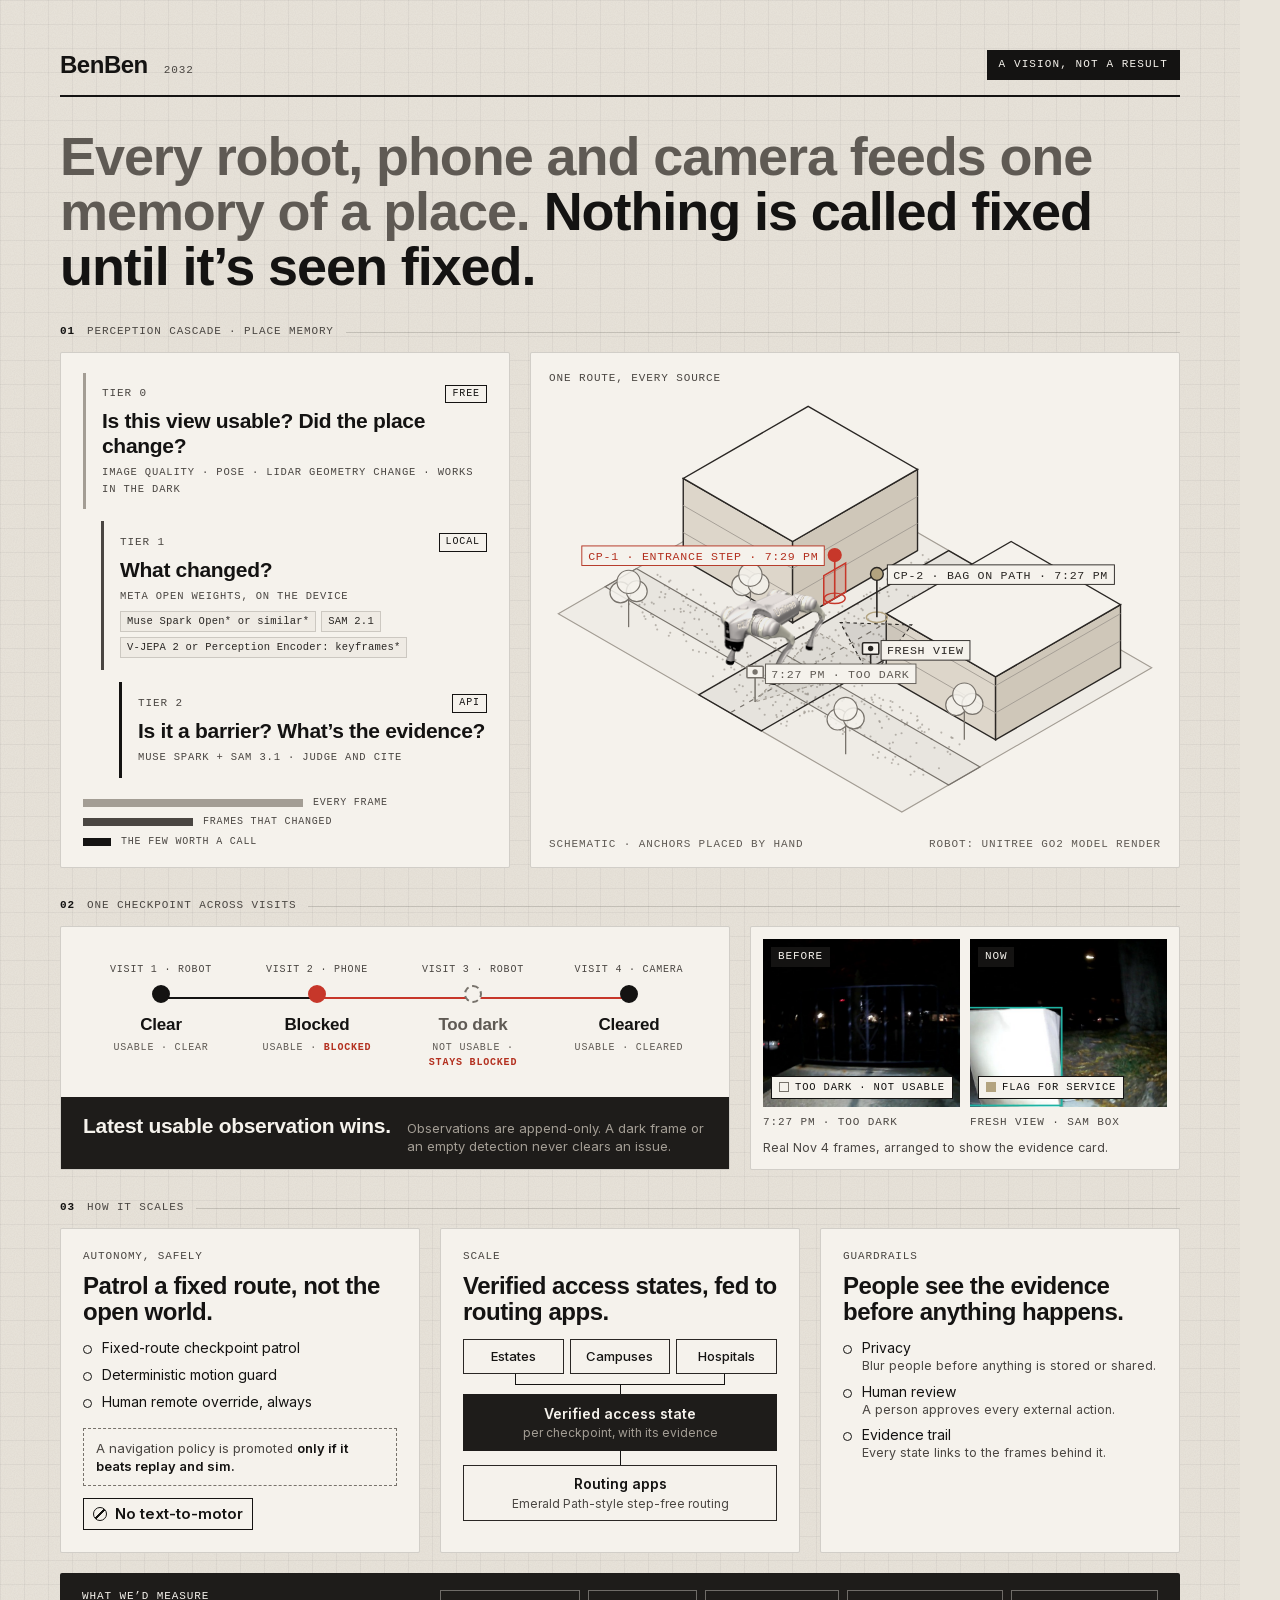
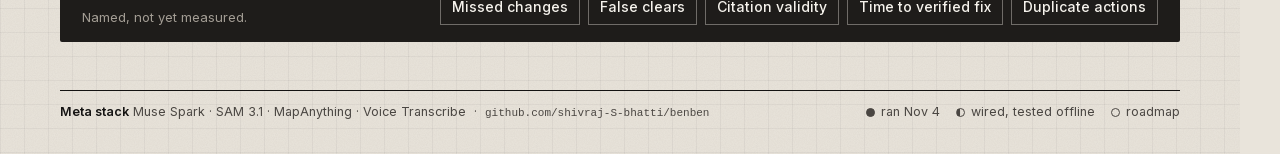
==== docs/onepagers/2032.html @ 8ac91b49 "Add master graphic, one-pagers (today, 2032), v2 house style and Go2 render master.png merges the pi" ====
<!doctype html>
<html lang="en">
<head>
<meta charset="utf-8">
<title>BenBen 2032</title>
<style>
@font-face { font-family: "Inter"; src: url("../../app/static/fonts/Inter-Latin.woff2") format("woff2"); font-weight: 100 900; }
@page { size: 1240px 1754px; margin: 0; }
:root {
  --ink: #141312; --ink2: #1e1c1a; --ink3: #2a2724;
  --g1: #4a4642; --g2: #5f5a54; --g3: #77726b; --g4: #a39d94;
  --paper: #e9e4db; --card: #f5f2ec; --card2: #efebe4; --shade: #ddd6ca;
  --red: #c7372a; --red-t: #b3301f; --red-m: #e0786b; --khaki: #b3a37f;
  --hair: rgba(20,19,18,.16);
  --disp: "Helvetica Neue", Helvetica, Arial, sans-serif;
  --mono: "SF Mono", ui-monospace, Menlo, monospace;
}
* { box-sizing: border-box; margin: 0; padding: 0; }
html, body { width: 1240px; height: 1754px; background: var(--paper); -webkit-print-color-adjust: exact; print-color-adjust: exact; }
body { font-family: "Inter", sans-serif; color: var(--ink); font-size: 15px; line-height: 1.45; }
.page { position: relative; width: 1240px; height: 1754px; overflow: hidden; padding: 48px 60px 0;
  background:
    url("data:image/svg+xml,%3Csvg xmlns='http://www.w3.org/2000/svg' width='220' height='220'%3E%3Cfilter id='n'%3E%3CfeTurbulence type='fractalNoise' baseFrequency='.9' numOctaves='2' stitchTiles='stitch'/%3E%3CfeColorMatrix values='0 0 0 0 .08 0 0 0 0 .07 0 0 0 0 .06 0 0 0 .06 0'/%3E%3C/filter%3E%3Crect width='100%25' height='100%25' filter='url(%23n)'/%3E%3C/svg%3E"),
    linear-gradient(rgba(20,19,18,.045) 1px, transparent 1px) 0 0 / 24px 24px,
    linear-gradient(90deg, rgba(20,19,18,.045) 1px, transparent 1px) 0 0 / 24px 24px,
    var(--paper); }
.mono { font-family: var(--mono); font-size: 11px; letter-spacing: .08em; text-transform: uppercase; }
.disp { font-family: var(--disp); font-weight: 700; letter-spacing: -.02em; }
.card { background: var(--card); border: 1px solid var(--hair); border-radius: 2px; }
.dot { display: inline-block; width: 9px; height: 9px; border-radius: 50%; border: 1.5px solid currentColor; flex: none; }
.dot.ran { background: currentColor; }
.dot.wired { background: linear-gradient(90deg, currentColor 50%, transparent 50%); }
.chip { display: inline-flex; align-items: center; gap: 6px; padding: 3px 7px; border: 1px solid var(--ink); background: var(--card); color: var(--ink);
  font-family: var(--mono); font-size: 10.5px; letter-spacing: .08em; text-transform: uppercase; white-space: nowrap; }
.sw { display: inline-block; width: 10px; height: 10px; flex: none; }
.a-flag { background: var(--khaki); } .a-human { border: 1.5px solid var(--g3); }
.hd { display: flex; justify-content: space-between; color: var(--g1); }

/* masthead */
.mast { display: flex; align-items: center; justify-content: space-between; padding-bottom: 12px; border-bottom: 2px solid var(--ink); }
.mast .wm { font-family: var(--disp); font-weight: 700; font-size: 24px; letter-spacing: -.02em; margin-right: 16px; }
.mast .mono { color: var(--g1); }
.vision { background: var(--ink); color: var(--card); padding: 7px 12px; font-family: var(--mono); font-size: 11px; letter-spacing: .1em; text-transform: uppercase; }

.thesis { font-size: 54px; line-height: 1.02; margin-top: 32px; width: 1100px; }
.thesis span { color: var(--g2); }

.sh { display: flex; align-items: center; gap: 12px; margin: 30px 0 12px; color: var(--g1); }
.sh b { color: var(--ink); font-weight: 600; }
.sh::after { content: ""; flex: 1; height: 1px; background: var(--hair); }

/* row A */
.rowA { display: grid; grid-template-columns: 450px minmax(0, 1fr); gap: 20px; }
.cascade { padding: 20px 22px 18px; }
.tier { padding: 12px 0 12px 16px; border-left: 3px solid; }
.tier + .tier { margin-top: 12px; }
.tier .top { display: flex; align-items: center; gap: 10px; color: var(--g1); }
.tier .cost { margin-left: auto; border: 1px solid var(--ink); color: var(--ink); padding: 1px 6px; font-size: 10px; }
.tier h4 { font-family: var(--disp); font-weight: 700; letter-spacing: -.015em; font-size: 21px; line-height: 1.15; margin: 6px 0 6px; }
.tier .det { color: var(--g1); font-size: 10.5px; line-height: 1.6; }
.tier .tags { display: flex; flex-wrap: wrap; gap: 5px; }
.tier .tags span { border: 1px solid var(--hair); background: var(--card2); padding: 2px 6px; font-family: var(--mono); font-size: 10.5px; letter-spacing: .02em; color: var(--ink3); }
.t0 { border-color: var(--g4); } .t1 { border-color: var(--g1); margin-left: 18px; } .t2 { border-color: var(--ink); margin-left: 36px; }
.funnel { margin-top: 18px; display: grid; gap: 5px; }
.funnel div { display: flex; align-items: center; gap: 10px; }
.funnel i { height: 8px; display: block; flex: none; }
.funnel .mono { font-size: 10px; color: var(--g1); }

.twin { padding: 18px 18px 14px; display: flex; flex-direction: column; }
.twin svg { display: block; width: 100%; flex: 1; min-height: 0; }
.twin .cap { display: flex; justify-content: space-between; color: var(--g2); font-size: 10px; margin-top: 6px; }

/* row B */
.rowB { display: grid; grid-template-columns: minmax(0, 1fr) 430px; gap: 20px; }
.memory { padding: 20px 22px 0; display: flex; flex-direction: column; }
.tl { position: relative; display: grid; grid-template-columns: repeat(4, 1fr); margin-top: 16px; }
.tl::before { content: ""; position: absolute; left: 12.5%; right: 12.5%; top: 34px; height: 2px;
  background: linear-gradient(90deg, var(--ink) 0 33.3%, var(--red) 33.3% 100%); }
.v { text-align: center; }
.v .when { color: var(--g1); font-size: 10px; }
.v .pin { width: 18px; height: 18px; border-radius: 50%; margin: 7px auto 10px; position: relative; z-index: 1; background: var(--ink); border: 2px solid var(--ink); }
.v .pin.blocked { background: var(--red); border-color: var(--red); }
.v .pin.dark { background: var(--card); border: 2px dashed var(--g3); }
.v .obs { font-family: var(--disp); font-weight: 700; font-size: 17px; letter-spacing: -.01em; }
.v .st { font-size: 10px; color: var(--g2); margin-top: 3px; line-height: 1.5; }
.v .st b { color: var(--red-t); font-weight: 600; }
.rule { margin: auto -22px 0; padding: 14px 22px; background: var(--ink2); color: var(--g4); display: flex; align-items: baseline; gap: 16px; font-size: 13px; line-height: 1.4; }
.rule b { color: var(--card); font-family: var(--disp); font-weight: 700; letter-spacing: -.015em; font-size: 21px; white-space: nowrap; }

.ev { padding: 12px; }
.ev .pair { display: grid; grid-template-columns: 1fr 1fr; gap: 10px; }
.ev .ph { position: relative; height: 168px; overflow: hidden; background: #000; }
.ev .ph img { width: 100%; height: 100%; object-fit: cover; display: block; }
.ev .tagl { position: absolute; left: 8px; top: 8px; background: var(--ink); color: var(--card); padding: 2px 7px; }
.ev .ph .chip { position: absolute; left: 8px; bottom: 8px; }
.ev .meta { display: grid; grid-template-columns: 1fr 1fr; gap: 10px; margin-top: 8px; color: var(--g1); font-size: 10px; }
.ev .foot2 { font-size: 12.5px; color: var(--g1); margin-top: 8px; }

/* row C */
.rowC { display: grid; grid-template-columns: 1fr 1fr 1fr; gap: 20px; }
.col { padding: 20px 22px 22px; }
.col .k { color: var(--g1); margin-bottom: 8px; }
.col h3 { font-size: 24px; line-height: 1.08; margin-bottom: 14px; }
ul.ticks { list-style: none; }
ul.ticks li { display: flex; gap: 10px; align-items: baseline; font-size: 14px; line-height: 1.35; }
ul.ticks li + li { margin-top: 8px; }
ul.ticks li .dot { position: relative; top: 1px; }
ul.ticks li small { display: block; color: var(--g1); font-size: 12.5px; }
.gate { margin-top: 16px; padding: 10px 12px; border: 1px dashed var(--g3); font-size: 13px; color: var(--g1); line-height: 1.4; }
.gate b { color: var(--ink); font-weight: 600; }
.nomotor { margin-top: 12px; display: inline-flex; align-items: center; gap: 8px; border: 1.5px solid var(--ink); padding: 4px 9px; font-weight: 600; }
.nomotor::before { content: ""; width: 12px; height: 12px; border-radius: 50%; border: 1.5px solid var(--ink); background: linear-gradient(135deg, transparent 44%, var(--ink) 44% 56%, transparent 56%); }
.srcs { display: grid; grid-template-columns: repeat(3, 1fr); gap: 6px; }
.src { text-align: center; padding: 7px 4px; border: 1px solid var(--ink3); font-size: 13px; font-weight: 500; }
.merge { height: 20px; position: relative; }
.merge::before { content: ""; position: absolute; left: 16.6%; right: 16.6%; top: 0; height: 10px; border: 1px solid var(--ink); border-top: none; }
.merge::after { content: ""; position: absolute; left: 50%; top: 10px; width: 1px; height: 10px; background: var(--ink); }
.hub { text-align: center; padding: 10px; background: var(--ink2); color: var(--card); font-size: 14px; font-weight: 600; }
.hub small { display: block; font-size: 12px; color: var(--g4); font-weight: 400; }
.down { height: 14px; position: relative; } .down::after { content: ""; position: absolute; left: 50%; top: 0; width: 1px; height: 14px; background: var(--ink); }
.sink { text-align: center; padding: 8px; border: 1px solid var(--ink3); font-size: 14px; font-weight: 600; }
.sink small { display: block; font-size: 12px; color: var(--g1); font-weight: 400; }

/* measure */
.measure { margin-top: 20px; padding: 16px 22px; background: var(--ink2); color: var(--card); display: flex; align-items: center; gap: 24px; border-radius: 2px; }
.measure .k { white-space: nowrap; }
.measure .note { color: var(--g4); margin-top: 3px; font-size: 13px; }
.metrics { display: flex; gap: 8px; flex: 1; justify-content: flex-end; }
.metric { white-space: nowrap; padding: 6px 11px; border: 1px solid rgba(233,228,219,.4); font-size: 14px; font-weight: 500; }

.foot { position: absolute; left: 60px; right: 60px; bottom: 32px; display: flex; justify-content: space-between; align-items: center;
  font-size: 12.5px; color: var(--g1); border-top: 1px solid var(--ink); padding-top: 12px; }
.foot b { color: var(--ink); font-weight: 600; }
.foot .st { display: flex; gap: 16px; align-items: center; }
.foot .st span { display: inline-flex; align-items: center; gap: 6px; }
</style>
</head>
<body>
<div class="page">

  <header class="mast">
    <div><span class="wm">BenBen</span><span class="mono">2032</span></div>
    <span class="vision">A vision, not a result</span>
  </header>

  <h1 class="thesis disp" data-w><span>Every robot, phone and camera feeds one memory of a place.</span> Nothing is called fixed until it’s seen fixed.</h1>

  <div class="sh mono"><b>01</b>Perception cascade · place memory</div>
  <section class="rowA">
    <div class="cascade card">
      <div class="tier t0">
        <div class="top mono"><span>Tier 0</span><span class="cost">Free</span></div>
        <h4 data-w>Is this view usable? Did the place change?</h4>
        <div class="det mono">Image quality · pose · LiDAR geometry change · works in the dark</div>
      </div>
      <div class="tier t1">
        <div class="top mono"><span>Tier 1</span><span class="cost">Local</span></div>
        <h4 data-w>What changed?</h4>
        <div class="det mono" style="margin-bottom:6px">Meta open weights, on the device</div>
        <div class="tags"><span>Muse Spark Open* or similar*</span><span>SAM 2.1</span><span>V-JEPA 2 or Perception Encoder: keyframes*</span></div>
      </div>
      <div class="tier t2">
        <div class="top mono"><span>Tier 2</span><span class="cost">API</span></div>
        <h4 data-w>Is it a barrier? What’s the evidence?</h4>
        <div class="det mono">Muse Spark + SAM 3.1 · judge and cite</div>
      </div>
      <div class="funnel">
        <div><i style="width:100%;max-width:220px;background:var(--g4)"></i><span class="mono">Every frame</span></div>
        <div><i style="width:110px;background:var(--g1)"></i><span class="mono">Frames that changed</span></div>
        <div><i style="width:28px;background:var(--ink)"></i><span class="mono">The few worth a call</span></div>
      </div>
    </div>

    <div class="twin card">
      <div class="hd mono"><span>One route, every source</span></div>
      <svg id="iso" viewBox="0 0 600 420" xmlns="http://www.w3.org/2000/svg"></svg>
      <div class="cap"><span class="mono">schematic · anchors placed by hand</span><span class="mono">Robot: Unitree Go2 model render</span></div>
    </div>
  </section>

  <div class="sh mono"><b>02</b>One checkpoint across visits</div>
  <section class="rowB">
    <div class="memory card">
      <div class="tl">
        <div class="v"><div class="when mono">Visit 1 · robot</div><div class="pin"></div><div class="obs">Clear</div><div class="st mono">usable · clear</div></div>
        <div class="v"><div class="when mono">Visit 2 · phone</div><div class="pin blocked"></div><div class="obs">Blocked</div><div class="st mono">usable · <b>blocked</b></div></div>
        <div class="v"><div class="when mono">Visit 3 · robot</div><div class="pin dark"></div><div class="obs" style="color:var(--g2)">Too dark</div><div class="st mono">not usable ·<br><b>stays blocked</b></div></div>
        <div class="v"><div class="when mono">Visit 4 · camera</div><div class="pin"></div><div class="obs">Cleared</div><div class="st mono">usable · cleared</div></div>
      </div>
      <div class="rule"><b data-w>Latest usable observation wins.</b><span data-w>Observations are append-only. A dark frame or an empty detection never clears an issue.</span></div>
    </div>

    <div class="ev card">
      <div class="pair">
        <div class="ph"><img src="assets/op-frame-022.jpg" alt="Dark camera frame"><span class="tagl mono">Before</span><span class="chip"><i class="sw a-human"></i>Too dark · not usable</span></div>
        <div class="ph"><img src="assets/op-frame-048-sam.jpg" alt="Paper bag outlined by SAM 3.1"><span class="tagl mono">Now</span><span class="chip"><i class="sw a-flag"></i>Flag for service</span></div>
      </div>
      <div class="meta"><span class="mono">7:27 PM · too dark</span><span class="mono">Fresh view · SAM box</span></div>
      <div class="foot2" data-w>Real Nov 4 frames, arranged to show the evidence card.</div>
    </div>
  </section>

  <div class="sh mono"><b>03</b>How it scales</div>
  <section class="rowC">
    <div class="col card">
      <div class="k mono">Autonomy, safely</div>
      <h3 class="disp" data-w>Patrol a fixed route, not the open world.</h3>
      <ul class="ticks">
        <li><i class="dot"></i>Fixed-route checkpoint patrol</li>
        <li><i class="dot"></i>Deterministic motion guard</li>
        <li><i class="dot"></i>Human remote override, always</li>
      </ul>
      <div class="gate" data-w>A navigation policy is promoted <b>only if it beats replay and sim.</b></div>
      <div class="nomotor">No text-to-motor</div>
    </div>

    <div class="col card">
      <div class="k mono">Scale</div>
      <h3 class="disp" data-w>Verified access states, fed to routing apps.</h3>
      <div class="srcs"><div class="src">Estates</div><div class="src">Campuses</div><div class="src">Hospitals</div></div>
      <div class="merge"></div>
      <div class="hub">Verified access state<small>per checkpoint, with its evidence</small></div>
      <div class="down"></div>
      <div class="sink">Routing apps<small>Emerald Path-style step-free routing</small></div>
    </div>

    <div class="col card">
      <div class="k mono">Guardrails</div>
      <h3 class="disp" data-w>People see the evidence before anything happens.</h3>
      <ul class="ticks">
        <li><i class="dot"></i><div>Privacy<small data-w>Blur people before anything is stored or shared.</small></div></li>
        <li><i class="dot"></i><div>Human review<small data-w>A person approves every external action.</small></div></li>
        <li><i class="dot"></i><div>Evidence trail<small data-w>Every state links to the frames behind it.</small></div></li>
      </ul>
    </div>
  </section>

  <section class="measure">
    <div><div class="k mono">What we’d measure</div><div class="note">Named, not yet measured.</div></div>
    <div class="metrics">
      <span class="metric">Missed changes</span>
      <span class="metric">False clears</span>
      <span class="metric">Citation validity</span>
      <span class="metric">Time to verified fix</span>
      <span class="metric">Duplicate actions</span>
    </div>
  </section>

  <footer class="foot">
    <div><b>Meta stack</b> Muse Spark · SAM 3.1 · MapAnything · Voice Transcribe &nbsp;·&nbsp; <span class="mono" style="text-transform:none;letter-spacing:0">github.com/shivraj-S-bhatti/benben</span></div>
    <div class="st">
      <span><i class="dot ran"></i>ran Nov 4</span>
      <span><i class="dot wired"></i>wired, tested offline</span>
      <span><i class="dot"></i>roadmap</span>
    </div>
  </footer>
</div>
<script>
// Isometric schematic, ink line-art: two blocks, a walkway, trees, two checkpoints and two camera views.
(function () {
  const svg = document.getElementById("iso"), NS = "http://www.w3.org/2000/svg";
  const K = 15.5, OX = 262, OY = 92;
  const P = (x, y, z = 0) => [OX + (x - y) * K * 0.866, OY + (x + y) * K * 0.5 - z * K];
  const pts = a => a.map(p => P(...p).map(v => v.toFixed(1)).join(",")).join(" ");
  const el = (tag, attrs, parent = svg) => { const e = document.createElementNS(NS, tag); for (const k in attrs) e.setAttribute(k, attrs[k]); parent.appendChild(e); return e; };
  const INK = "#2a2724", GREY = "#77726b", LIGHT = "#a39d94", RED = "#c7372a", REDT = "#b3301f", KHAKI = "#b3a37f", CARD = "#f5f2ec";

  el("polygon", { points: pts([[0,0],[22,0],[22,16],[0,16]]), fill: "rgba(20,19,18,.025)", stroke: LIGHT, "stroke-width": 1 });
  // LiDAR footprint underlay
  let seed = 7; const rnd = () => (seed = (seed * 16807) % 2147483647) / 2147483647;
  for (let i = 0; i < 520; i++) {
    const onWalk = rnd() < .55;
    const x = onWalk ? 8.4 + rnd() * 5.2 : 1 + rnd() * 20, y = onWalk ? 1 + rnd() * 14 : 10.2 + rnd() * 3.6;
    const [sx, sy] = P(x, y); el("circle", { cx: sx, cy: sy, r: .9, fill: LIGHT, opacity: .7 });
  }
  el("polygon", { points: pts([[9,0],[13,0],[13,16],[9,16]]), fill: "rgba(20,19,18,.04)", stroke: INK, "stroke-width": 1.2 });
  el("polygon", { points: pts([[0,11],[22,11],[22,13],[0,13]]), fill: "rgba(20,19,18,.03)", stroke: GREY, "stroke-width": 1 });
  el("polyline", { points: pts([[11,0],[11,16]]), fill: "none", stroke: GREY, "stroke-width": 1, "stroke-dasharray": "4 5" });

  // blocks: tone from gradation, not hue
  function box(x0, y0, x1, y1, h) {
    el("polygon", { points: pts([[x0,y1,0],[x1,y1,0],[x1,y1,h],[x0,y1,h]]), fill: "#ddd6ca", stroke: INK, "stroke-width": 1.2 });
    el("polygon", { points: pts([[x1,y0,0],[x1,y1,0],[x1,y1,h],[x1,y0,h]]), fill: "#cfc7b9", stroke: INK, "stroke-width": 1.2 });
    el("polygon", { points: pts([[x0,y0,h],[x1,y0,h],[x1,y1,h],[x0,y1,h]]), fill: "#f5f2ec", stroke: INK, "stroke-width": 1.2 });
    for (let z = 1.5; z < h; z += 1.5) el("polyline", { points: pts([[x0,y1,z],[x1,y1,z],[x1,y0,z]]), fill: "none", stroke: LIGHT, "stroke-width": .8 });
  }
  box(1, 1, 8, 9, 4.5);
  box(14, 1, 21, 9, 3.5);
  // door on block A, with the raised entrance step
  el("polygon", { points: pts([[8,5.6,0],[8,7,0],[8,7,1.6],[8,5.6,1.6]]), fill: "rgba(199,55,42,.12)", stroke: RED, "stroke-width": 1.3 });

  function tree(x, y) {
    const [bx, by] = P(x, y), [tx, ty] = P(x, y, 1.8);
    el("line", { x1: bx, y1: by, x2: tx, y2: ty, stroke: GREY, "stroke-width": 1.1 });
    for (const [dx, dy, r] of [[-7, -2, 9], [7, -3, 9], [0, -11, 10]])
      el("circle", { cx: tx + dx, cy: ty + dy, r, fill: "rgba(245,242,236,.85)", stroke: GREY, "stroke-width": 1 });
  }
  tree(3, 14.5); tree(17, 14.6); tree(20, 10); tree(6.5, 10.2);

  function cone(x, y, ang, spread, len, color, fill) {
    const a1 = ang - spread, a2 = ang + spread;
    el("polygon", { points: pts([[x,y],[x + Math.cos(a1)*len, y + Math.sin(a1)*len],[x + Math.cos(a2)*len, y + Math.sin(a2)*len]]),
      fill, stroke: color, "stroke-width": 1, "stroke-dasharray": "3 3" });
  }
  function camPin(x, y, color) {
    const [bx, by] = P(x, y), [tx, ty] = P(x, y, 1.6);
    el("line", { x1: bx, y1: by, x2: tx, y2: ty, stroke: color, "stroke-width": 1.3 });
    el("rect", { x: tx - 7, y: ty - 6, width: 14, height: 10, rx: 1, fill: CARD, stroke: color, "stroke-width": 1.3 });
    el("circle", { cx: tx, cy: ty - 1, r: 2.3, fill: color });
  }
  function label(x, y, z, text, color, dx = 10, anchor = "start") {
    const [sx, sy] = P(x, y, z);
    const t = el("text", { x: sx + dx, y: sy + 4, fill: color, "font-family": "SF Mono, ui-monospace, Menlo, monospace", "font-size": 10, "letter-spacing": ".06em", "text-anchor": anchor });
    t.textContent = text;
    const b = t.getBBox();
    const r = document.createElementNS(NS, "rect");
    Object.entries({ x: b.x - 5, y: b.y - 3, width: b.width + 10, height: b.height + 6, fill: CARD, stroke: color, "stroke-width": .8 }).forEach(([k, v]) => r.setAttribute(k, v));
    svg.insertBefore(r, t);
  }
  function issue(x, y, color) {
    const [bx, by] = P(x, y), [tx, ty] = P(x, y, 2.4);
    el("ellipse", { cx: bx, cy: by, rx: 9, ry: 4.5, fill: "none", stroke: color, "stroke-width": 1.2 });
    el("line", { x1: bx, y1: by, x2: tx, y2: ty, stroke: color === KHAKI ? INK : color, "stroke-width": 1.4 });
    el("circle", { cx: tx, cy: ty, r: 5.5, fill: color, stroke: color === KHAKI ? INK : color, "stroke-width": 1.2 });
  }

  cone(11.2, 14.6, -Math.PI / 2, .32, 6.2, LIGHT, "rgba(119,114,107,.08)");   // night robot view: too dark
  cone(13.6, 9.6, -2.30, .36, 4.6, INK, "rgba(20,19,18,.08)");               // fresh phone view of the bag

  const [rx, ry] = P(10.2, 12.4);
  el("image", { href: "assets/go2-render.png", x: rx - 46, y: ry - 72, width: 90, height: 82, style: "filter: sepia(.35) saturate(.85) contrast(1.06) brightness(.92)" });

  issue(10.4, 6.0, KHAKI);  // CP-2 paper bag: flag for service
  issue(8.0, 6.3, RED);     // CP-1 entrance step: blocked
  camPin(11.2, 14.6, GREY);
  camPin(13.6, 9.6, INK);

  label(10.4, 6.0, 2.4, "CP-2 · BAG ON PATH · 7:27 PM", INK, 14);
  label(8.0, 6.3, 2.4, "CP-1 · ENTRANCE STEP · 7:29 PM", REDT, -14, "end");
  label(11.2, 14.6, 1.6, "7:27 PM · TOO DARK", "#5f5a54", 14);
  label(13.6, 9.6, 1.6, "FRESH VIEW", INK, 14);
  const b = svg.getBBox();
  svg.setAttribute("viewBox", `${b.x - 8} ${b.y - 8} ${b.width + 16} ${b.height + 16}`);
})();
</script>
</body>
</html>
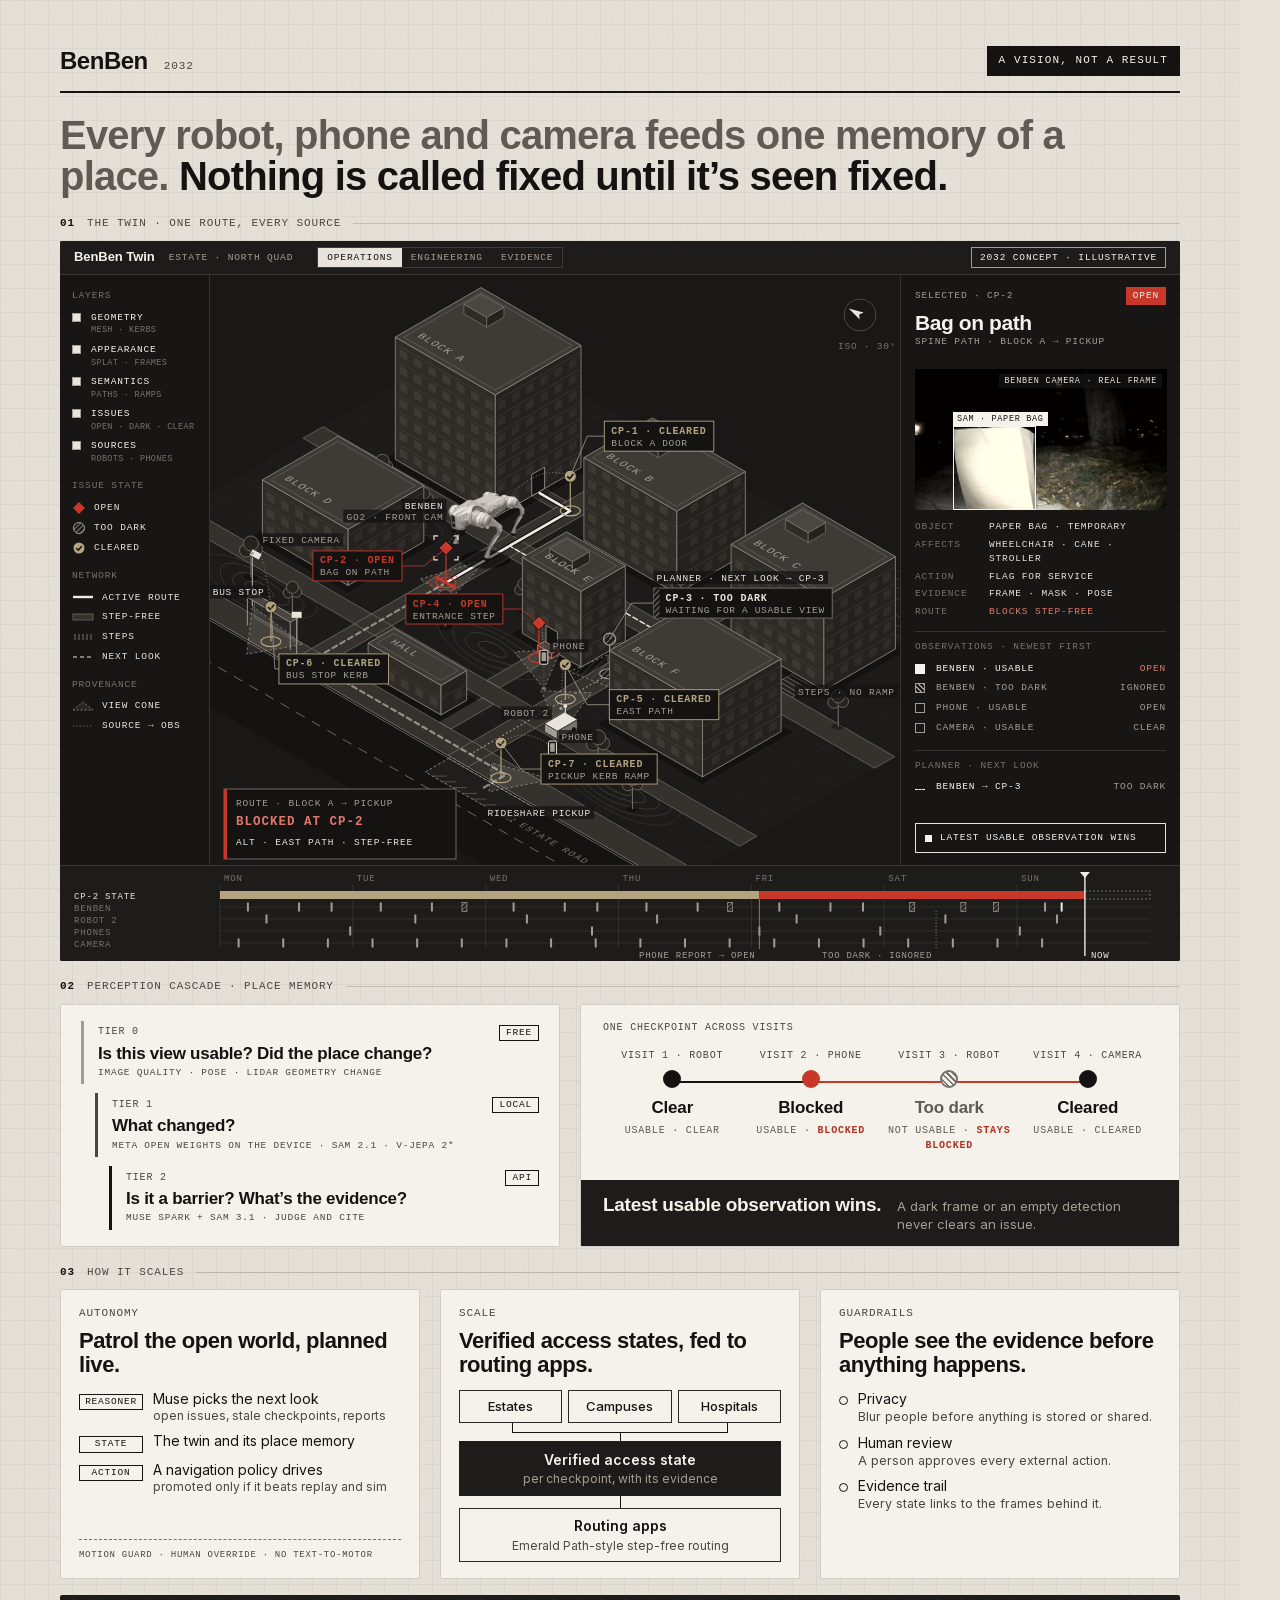
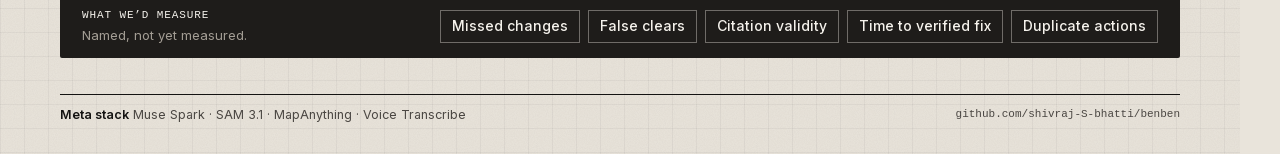
==== commit c7efe480: "Reframe visuals around behaviours; add 2032 operations twin Master graphic and today page describe t" ====
--- a/docs/onepagers/2032.html
+++ b/docs/onepagers/2032.html
@@ -11,14 +11,14 @@
   --g1: #4a4642; --g2: #5f5a54; --g3: #77726b; --g4: #a39d94;
   --paper: #e9e4db; --card: #f5f2ec; --card2: #efebe4; --shade: #ddd6ca;
   --red: #c7372a; --red-t: #b3301f; --red-m: #e0786b; --khaki: #b3a37f;
-  --hair: rgba(20,19,18,.16);
+  --hair: rgba(20,19,18,.16); --dhair: rgba(233,228,219,.14);
   --disp: "Helvetica Neue", Helvetica, Arial, sans-serif;
   --mono: "SF Mono", ui-monospace, Menlo, monospace;
 }
 * { box-sizing: border-box; margin: 0; padding: 0; }
 html, body { width: 1240px; height: 1754px; background: var(--paper); -webkit-print-color-adjust: exact; print-color-adjust: exact; }
 body { font-family: "Inter", sans-serif; color: var(--ink); font-size: 15px; line-height: 1.45; }
-.page { position: relative; width: 1240px; height: 1754px; overflow: hidden; padding: 48px 60px 0;
+.page { position: relative; width: 1240px; height: 1754px; overflow: hidden; padding: 44px 60px 0;
   background:
     url("data:image/svg+xml,%3Csvg xmlns='http://www.w3.org/2000/svg' width='220' height='220'%3E%3Cfilter id='n'%3E%3CfeTurbulence type='fractalNoise' baseFrequency='.9' numOctaves='2' stitchTiles='stitch'/%3E%3CfeColorMatrix values='0 0 0 0 .08 0 0 0 0 .07 0 0 0 0 .06 0 0 0 .06 0'/%3E%3C/filter%3E%3Crect width='100%25' height='100%25' filter='url(%23n)'/%3E%3C/svg%3E"),
     linear-gradient(rgba(20,19,18,.045) 1px, transparent 1px) 0 0 / 24px 24px,
@@ -28,13 +28,6 @@
 .disp { font-family: var(--disp); font-weight: 700; letter-spacing: -.02em; }
 .card { background: var(--card); border: 1px solid var(--hair); border-radius: 2px; }
 .dot { display: inline-block; width: 9px; height: 9px; border-radius: 50%; border: 1.5px solid currentColor; flex: none; }
-.dot.ran { background: currentColor; }
-.dot.wired { background: linear-gradient(90deg, currentColor 50%, transparent 50%); }
-.chip { display: inline-flex; align-items: center; gap: 6px; padding: 3px 7px; border: 1px solid var(--ink); background: var(--card); color: var(--ink);
-  font-family: var(--mono); font-size: 10.5px; letter-spacing: .08em; text-transform: uppercase; white-space: nowrap; }
-.sw { display: inline-block; width: 10px; height: 10px; flex: none; }
-.a-flag { background: var(--khaki); } .a-human { border: 1.5px solid var(--g3); }
-.hd { display: flex; justify-content: space-between; color: var(--g1); }
 
 /* masthead */
 .mast { display: flex; align-items: center; justify-content: space-between; padding-bottom: 12px; border-bottom: 2px solid var(--ink); }
@@ -42,97 +35,125 @@
 .mast .mono { color: var(--g1); }
 .vision { background: var(--ink); color: var(--card); padding: 7px 12px; font-family: var(--mono); font-size: 11px; letter-spacing: .1em; text-transform: uppercase; }
 
-.thesis { font-size: 54px; line-height: 1.02; margin-top: 32px; width: 1100px; }
+.thesis { font-size: 40px; line-height: 1.04; margin-top: 22px; width: 1110px; }
 .thesis span { color: var(--g2); }
 
-.sh { display: flex; align-items: center; gap: 12px; margin: 30px 0 12px; color: var(--g1); }
+.sh { display: flex; align-items: center; gap: 12px; margin: 18px 0 9px; color: var(--g1); }
 .sh b { color: var(--ink); font-weight: 600; }
 .sh::after { content: ""; flex: 1; height: 1px; background: var(--hair); }
 
-/* row A */
-.rowA { display: grid; grid-template-columns: 450px minmax(0, 1fr); gap: 20px; }
-.cascade { padding: 20px 22px 18px; }
-.tier { padding: 12px 0 12px 16px; border-left: 3px solid; }
-.tier + .tier { margin-top: 12px; }
-.tier .top { display: flex; align-items: center; gap: 10px; color: var(--g1); }
-.tier .cost { margin-left: auto; border: 1px solid var(--ink); color: var(--ink); padding: 1px 6px; font-size: 10px; }
-.tier h4 { font-family: var(--disp); font-weight: 700; letter-spacing: -.015em; font-size: 21px; line-height: 1.15; margin: 6px 0 6px; }
-.tier .det { color: var(--g1); font-size: 10.5px; line-height: 1.6; }
-.tier .tags { display: flex; flex-wrap: wrap; gap: 5px; }
-.tier .tags span { border: 1px solid var(--hair); background: var(--card2); padding: 2px 6px; font-family: var(--mono); font-size: 10.5px; letter-spacing: .02em; color: var(--ink3); }
-.t0 { border-color: var(--g4); } .t1 { border-color: var(--g1); margin-left: 18px; } .t2 { border-color: var(--ink); margin-left: 36px; }
-.funnel { margin-top: 18px; display: grid; gap: 5px; }
-.funnel div { display: flex; align-items: center; gap: 10px; }
-.funnel i { height: 8px; display: block; flex: none; }
-.funnel .mono { font-size: 10px; color: var(--g1); }
-
-.twin { padding: 18px 18px 14px; display: flex; flex-direction: column; }
-.twin svg { display: block; width: 100%; flex: 1; min-height: 0; }
-.twin .cap { display: flex; justify-content: space-between; color: var(--g2); font-size: 10px; margin-top: 6px; }
-
-/* row B */
-.rowB { display: grid; grid-template-columns: minmax(0, 1fr) 430px; gap: 20px; }
-.memory { padding: 20px 22px 0; display: flex; flex-direction: column; }
-.tl { position: relative; display: grid; grid-template-columns: repeat(4, 1fr); margin-top: 16px; }
-.tl::before { content: ""; position: absolute; left: 12.5%; right: 12.5%; top: 34px; height: 2px;
+/* ---------- 01 twin: the one dark panel ---------- */
+.tw { background: var(--ink); color: var(--paper); border-radius: 2px; display: grid;
+  grid-template-columns: 150px 1fr 280px; grid-template-rows: 34px 590px 96px; overflow: hidden; }
+.tw .mono { font-size: 9.5px; letter-spacing: .09em; }
+.tw .top { grid-column: 1 / -1; display: flex; align-items: center; gap: 14px; padding: 0 14px; border-bottom: 1px solid var(--dhair); background: var(--ink2); }
+.tw .top .nm { font-family: var(--disp); font-weight: 700; font-size: 13px; letter-spacing: -.005em; color: var(--card); text-transform: none; }
+.tw .top .g { color: var(--g4); }
+.tw .tabs { display: flex; margin-left: 10px; border: 1px solid var(--dhair); }
+.tw .tabs span { padding: 3px 9px; color: var(--g4); }
+.tw .tabs span.on { background: var(--paper); color: var(--ink); }
+.tw .concept { margin-left: auto; border: 1px solid var(--g4); color: var(--card); padding: 3px 8px; }
+
+.rail { border-right: 1px solid var(--dhair); padding: 14px 12px; display: flex; flex-direction: column; gap: 6px; background: #171614; }
+.rail h6 { font: inherit; color: var(--g3); margin: 8px 0 2px; }
+.rail h6:first-child { margin-top: 0; }
+.ly { display: grid; grid-template-columns: 11px 1fr; gap: 0 8px; align-items: center; }
+.ly i { width: 9px; height: 9px; border: 1px solid var(--g4); background: var(--paper); }
+.ly b { font-weight: 400; color: var(--card); }
+.ly small { grid-column: 2; color: var(--g3); font-size: 8.5px; letter-spacing: .04em; white-space: nowrap; }
+.lg { display: flex; align-items: center; gap: 8px; color: var(--paper); }
+.lg svg { flex: none; }
+
+.scene { position: relative; background: #1a1816; }
+.scene svg { display: block; }
+
+.insp { border-left: 1px solid var(--dhair); background: #171614; padding: 12px 14px; display: flex; flex-direction: column; }
+.insp .row1 { display: flex; justify-content: space-between; align-items: center; color: var(--g4); }
+.st-open { background: var(--red); color: var(--card); padding: 2px 7px; }
+.insp h5 { font-family: var(--disp); font-weight: 700; font-size: 21px; letter-spacing: -.02em; color: var(--card); margin: 6px 0 1px; line-height: 1.1; text-transform: none; }
+.insp .loc { color: var(--g4); }
+.fr { position: relative; margin-top: 20px; width: 252px; height: 141.75px; background: #000; }
+.fr img { width: 100%; height: 100%; display: block; }
+.fr .sam { position: absolute; left: 15.23%; top: 40.42%; width: 32.66%; height: 59.44%; border: 1.5px solid var(--card); }
+.fr .sam::before { content: "SAM · PAPER BAG"; position: absolute; left: -1.5px; top: -15px; background: var(--card); color: var(--ink); font-family: var(--mono); font-size: 8.5px; letter-spacing: .08em; padding: 1px 4px; white-space: nowrap; }
+.fr .cap { position: absolute; right: 5px; top: 5px; background: rgba(20,19,18,.82); color: var(--paper); padding: 1px 5px; font-size: 8.5px !important; }
+.kv { margin-top: 10px; display: grid; grid-template-columns: 66px 1fr; gap: 4px 8px; }
+.kv dt { color: var(--g3); } .kv dd { color: var(--paper); }
+.obs { margin-top: 12px; border-top: 1px solid var(--dhair); padding-top: 8px; }
+.obs .h { color: var(--g3); margin-bottom: 5px; }
+.ob { display: grid; grid-template-columns: 14px 1fr auto; gap: 7px; align-items: center; padding: 3px 0; color: var(--g4); }
+.ob.win { color: var(--card); }
+.ob i { width: 10px; height: 10px; display: block; }
+.ob .s { text-align: right; }
+.win .s { color: var(--red-m); }
+.hz { background: repeating-linear-gradient(45deg, #a39d94 0 1.4px, #1e1c1a 1.4px 3.5px); border: 1px solid #a39d94; }
+.rulebox { margin-top: auto; border: 1px solid var(--paper); padding: 7px 9px; color: var(--card); display: flex; gap: 8px; align-items: center; }
+.rulebox::before { content: ""; width: 7px; height: 7px; background: var(--card); flex: none; }
+
+.scrub { grid-column: 1 / -1; border-top: 1px solid var(--dhair); background: var(--ink2); }
+.scrub svg { display: block; }
+
+/* ---------- 02 ---------- */
+.rowB { display: grid; grid-template-columns: 500px minmax(0, 1fr); gap: 20px; }
+.cascade { padding: 16px 20px; display: flex; flex-direction: column; gap: 9px; }
+.tier { padding: 4px 0 4px 14px; border-left: 3px solid; }
+.tier .tp { display: flex; align-items: center; gap: 10px; color: var(--g1); font-size: 10px; }
+.tier .cost { margin-left: auto; border: 1px solid var(--ink); color: var(--ink); padding: 0 6px; font-size: 9.5px; }
+.tier h4 { font-family: var(--disp); font-weight: 700; letter-spacing: -.015em; font-size: 17px; line-height: 1.15; margin: 3px 0 3px; }
+.tier .det { color: var(--g1); font-size: 9.5px; line-height: 1.5; }
+.t0 { border-color: var(--g4); } .t1 { border-color: var(--g1); margin-left: 14px; } .t2 { border-color: var(--ink); margin-left: 28px; }
+
+.memory { padding: 16px 22px 0; display: flex; flex-direction: column; }
+.memory .k { color: var(--g1); font-size: 10px; }
+.tl { position: relative; display: grid; grid-template-columns: repeat(4, 1fr); margin-top: 14px; }
+.tl::before { content: ""; position: absolute; left: 12.5%; right: 12.5%; top: 32px; height: 2px;
   background: linear-gradient(90deg, var(--ink) 0 33.3%, var(--red) 33.3% 100%); }
 .v { text-align: center; }
 .v .when { color: var(--g1); font-size: 10px; }
-.v .pin { width: 18px; height: 18px; border-radius: 50%; margin: 7px auto 10px; position: relative; z-index: 1; background: var(--ink); border: 2px solid var(--ink); }
+.v .pin { width: 18px; height: 18px; border-radius: 50%; margin: 6px auto 8px; position: relative; z-index: 1; background: var(--ink); border: 2px solid var(--ink); }
 .v .pin.blocked { background: var(--red); border-color: var(--red); }
-.v .pin.dark { background: var(--card); border: 2px dashed var(--g3); }
-.v .obs { font-family: var(--disp); font-weight: 700; font-size: 17px; letter-spacing: -.01em; }
-.v .st { font-size: 10px; color: var(--g2); margin-top: 3px; line-height: 1.5; }
+.v .pin.dark { background: repeating-linear-gradient(45deg, var(--g3) 0 1.5px, var(--card) 1.5px 4px); border: 2px solid var(--g3); }
+.v .ob2 { font-family: var(--disp); font-weight: 700; font-size: 17px; letter-spacing: -.01em; }
+.v .st { font-size: 10px; color: var(--g2); margin-top: 2px; line-height: 1.5; }
 .v .st b { color: var(--red-t); font-weight: 600; }
-.rule { margin: auto -22px 0; padding: 14px 22px; background: var(--ink2); color: var(--g4); display: flex; align-items: baseline; gap: 16px; font-size: 13px; line-height: 1.4; }
-.rule b { color: var(--card); font-family: var(--disp); font-weight: 700; letter-spacing: -.015em; font-size: 21px; white-space: nowrap; }
-
-.ev { padding: 12px; }
-.ev .pair { display: grid; grid-template-columns: 1fr 1fr; gap: 10px; }
-.ev .ph { position: relative; height: 168px; overflow: hidden; background: #000; }
-.ev .ph img { width: 100%; height: 100%; object-fit: cover; display: block; }
-.ev .tagl { position: absolute; left: 8px; top: 8px; background: var(--ink); color: var(--card); padding: 2px 7px; }
-.ev .ph .chip { position: absolute; left: 8px; bottom: 8px; }
-.ev .meta { display: grid; grid-template-columns: 1fr 1fr; gap: 10px; margin-top: 8px; color: var(--g1); font-size: 10px; }
-.ev .foot2 { font-size: 12.5px; color: var(--g1); margin-top: 8px; }
-
-/* row C */
+.rule { margin: auto -22px 0; padding: 12px 22px; background: var(--ink2); color: var(--g4); display: flex; align-items: baseline; gap: 16px; font-size: 13px; line-height: 1.4; }
+.rule b { color: var(--card); font-family: var(--disp); font-weight: 700; letter-spacing: -.015em; font-size: 19px; white-space: nowrap; }
+
+/* ---------- 03 ---------- */
 .rowC { display: grid; grid-template-columns: 1fr 1fr 1fr; gap: 20px; }
-.col { padding: 20px 22px 22px; }
-.col .k { color: var(--g1); margin-bottom: 8px; }
-.col h3 { font-size: 24px; line-height: 1.08; margin-bottom: 14px; }
+.col { padding: 16px 18px 16px; display: flex; flex-direction: column; }
+.col .k { color: var(--g1); margin-bottom: 7px; }
+.col h3 { font-size: 22px; line-height: 1.08; margin-bottom: 13px; }
 ul.ticks { list-style: none; }
 ul.ticks li { display: flex; gap: 10px; align-items: baseline; font-size: 14px; line-height: 1.35; }
 ul.ticks li + li { margin-top: 8px; }
 ul.ticks li .dot { position: relative; top: 1px; }
 ul.ticks li small { display: block; color: var(--g1); font-size: 12.5px; }
-.gate { margin-top: 16px; padding: 10px 12px; border: 1px dashed var(--g3); font-size: 13px; color: var(--g1); line-height: 1.4; }
-.gate b { color: var(--ink); font-weight: 600; }
-.nomotor { margin-top: 12px; display: inline-flex; align-items: center; gap: 8px; border: 1.5px solid var(--ink); padding: 4px 9px; font-weight: 600; }
-.nomotor::before { content: ""; width: 12px; height: 12px; border-radius: 50%; border: 1.5px solid var(--ink); background: linear-gradient(135deg, transparent 44%, var(--ink) 44% 56%, transparent 56%); }
+.stack { display: grid; gap: 8px; }
+.stack div { display: grid; grid-template-columns: 64px 1fr; gap: 10px; align-items: baseline; font-size: 14px; line-height: 1.32; }
+.stack .mono { font-size: 9.5px; color: var(--ink); border: 1px solid var(--ink); padding: 1px 0; text-align: center; }
+.stack small { display: block; color: var(--g1); font-size: 12px; }
+.guard { margin-top: auto; padding-top: 9px; border-top: 1px dashed var(--g3); color: var(--g1); font-size: 9px; }
 .srcs { display: grid; grid-template-columns: repeat(3, 1fr); gap: 6px; }
-.src { text-align: center; padding: 7px 4px; border: 1px solid var(--ink3); font-size: 13px; font-weight: 500; }
-.merge { height: 20px; position: relative; }
-.merge::before { content: ""; position: absolute; left: 16.6%; right: 16.6%; top: 0; height: 10px; border: 1px solid var(--ink); border-top: none; }
-.merge::after { content: ""; position: absolute; left: 50%; top: 10px; width: 1px; height: 10px; background: var(--ink); }
-.hub { text-align: center; padding: 10px; background: var(--ink2); color: var(--card); font-size: 14px; font-weight: 600; }
+.src { text-align: center; padding: 6px 4px; border: 1px solid var(--ink3); font-size: 13px; font-weight: 500; }
+.merge { height: 18px; position: relative; }
+.merge::before { content: ""; position: absolute; left: 16.6%; right: 16.6%; top: 0; height: 9px; border: 1px solid var(--ink); border-top: none; }
+.merge::after { content: ""; position: absolute; left: 50%; top: 9px; width: 1px; height: 9px; background: var(--ink); }
+.hub { text-align: center; padding: 9px; background: var(--ink2); color: var(--card); font-size: 14px; font-weight: 600; }
 .hub small { display: block; font-size: 12px; color: var(--g4); font-weight: 400; }
-.down { height: 14px; position: relative; } .down::after { content: ""; position: absolute; left: 50%; top: 0; width: 1px; height: 14px; background: var(--ink); }
-.sink { text-align: center; padding: 8px; border: 1px solid var(--ink3); font-size: 14px; font-weight: 600; }
+.down { height: 12px; position: relative; } .down::after { content: ""; position: absolute; left: 50%; top: 0; width: 1px; height: 12px; background: var(--ink); }
+.sink { text-align: center; padding: 7px; border: 1px solid var(--ink3); font-size: 14px; font-weight: 600; }
 .sink small { display: block; font-size: 12px; color: var(--g1); font-weight: 400; }
 
-/* measure */
-.measure { margin-top: 20px; padding: 16px 22px; background: var(--ink2); color: var(--card); display: flex; align-items: center; gap: 24px; border-radius: 2px; }
+.measure { margin-top: 16px; padding: 13px 22px; background: var(--ink2); color: var(--card); display: flex; align-items: center; gap: 24px; border-radius: 2px; }
 .measure .k { white-space: nowrap; }
-.measure .note { color: var(--g4); margin-top: 3px; font-size: 13px; }
+.measure .note { color: var(--g4); margin-top: 2px; font-size: 13px; }
 .metrics { display: flex; gap: 8px; flex: 1; justify-content: flex-end; }
-.metric { white-space: nowrap; padding: 6px 11px; border: 1px solid rgba(233,228,219,.4); font-size: 14px; font-weight: 500; }
-
-.foot { position: absolute; left: 60px; right: 60px; bottom: 32px; display: flex; justify-content: space-between; align-items: center;
-  font-size: 12.5px; color: var(--g1); border-top: 1px solid var(--ink); padding-top: 12px; }
+.metric { white-space: nowrap; padding: 5px 11px; border: 1px solid rgba(233,228,219,.4); font-size: 14px; font-weight: 500; }
+
+.foot { position: absolute; left: 60px; right: 60px; bottom: 30px; display: flex; justify-content: space-between; align-items: center;
+  font-size: 12.5px; color: var(--g1); border-top: 1px solid var(--ink); padding-top: 11px; }
 .foot b { color: var(--ink); font-weight: 600; }
-.foot .st { display: flex; gap: 16px; align-items: center; }
-.foot .st span { display: inline-flex; align-items: center; gap: 6px; }
 </style>
 </head>
 <body>
@@ -145,73 +166,110 @@
 
   <h1 class="thesis disp" data-w><span>Every robot, phone and camera feeds one memory of a place.</span> Nothing is called fixed until it’s seen fixed.</h1>
 
-  <div class="sh mono"><b>01</b>Perception cascade · place memory</div>
-  <section class="rowA">
+  <div class="sh mono"><b>01</b>The twin · one route, every source</div>
+  <section class="tw">
+    <div class="top mono">
+      <span class="nm">BenBen Twin</span><span class="g">Estate · north quad</span>
+      <span class="tabs"><span class="on">Operations</span><span>Engineering</span><span>Evidence</span></span>
+      <span class="concept">2032 concept · illustrative</span>
+    </div>
+
+    <aside class="rail mono">
+      <h6>Layers</h6>
+      <div class="ly"><i></i><b>Geometry</b><small>mesh · kerbs</small></div>
+      <div class="ly"><i></i><b>Appearance</b><small>splat · frames</small></div>
+      <div class="ly"><i></i><b>Semantics</b><small>paths · ramps</small></div>
+      <div class="ly"><i></i><b>Issues</b><small>open · dark · clear</small></div>
+      <div class="ly"><i></i><b>Sources</b><small>robots · phones</small></div>
+      <h6>Issue state</h6>
+      <div class="lg"><svg width="14" height="14"><path d="M7 1 L13 7 L7 13 L1 7Z" fill="#c7372a"/></svg>Open</div>
+      <div class="lg"><svg width="14" height="14"><circle cx="7" cy="7" r="5.5" fill="url(#hatchL)" stroke="#a39d94"/></svg>Too dark</div>
+      <div class="lg"><svg width="14" height="14"><circle cx="7" cy="7" r="5.5" fill="#b3a37f"/><path d="M4.3 7.2 L6.3 9.1 L9.8 5.2" fill="none" stroke="#141312" stroke-width="1.5"/></svg>Cleared</div>
+      <h6>Network</h6>
+      <div class="lg"><svg width="22" height="8"><line x1="1" y1="4" x2="21" y2="4" stroke="#efebe4" stroke-width="2.4"/></svg>Active route</div>
+      <div class="lg"><svg width="22" height="8"><rect x="1" y="1" width="20" height="6" fill="#35312c" stroke="#77726b" stroke-width=".7"/></svg>Step-free</div>
+      <div class="lg"><svg width="22" height="8"><path d="M3 1v6M7 1v6M11 1v6M15 1v6M19 1v6" stroke="#77726b"/></svg>Steps</div>
+      <div class="lg"><svg width="22" height="8"><line x1="1" y1="4" x2="21" y2="4" stroke="#e9e4db" stroke-width="1.2" stroke-dasharray="4 3"/></svg>Next look</div>
+      <h6>Provenance</h6>
+      <div class="lg"><svg width="22" height="10"><path d="M1 9 L11 1 L21 9Z" fill="rgba(239,235,228,.08)" stroke="#a39d94" stroke-width=".7" stroke-dasharray="2 2"/></svg>View cone</div>
+      <div class="lg"><svg width="22" height="8"><line x1="1" y1="4" x2="21" y2="4" stroke="#a39d94" stroke-width=".8" stroke-dasharray="1 2.4"/></svg>Source → obs</div>
+      <svg width="0" height="0" style="position:absolute"><defs><pattern id="hatchL" width="3.5" height="3.5" patternUnits="userSpaceOnUse" patternTransform="rotate(45)"><rect width="3.5" height="3.5" fill="#1e1c1a"/><line x1="0" y1="0" x2="0" y2="3.5" stroke="#a39d94" stroke-width="1.4"/></pattern></defs></svg>
+    </aside>
+
+    <div class="scene"><svg id="iso" width="690" height="590" viewBox="0 0 690 590" xmlns="http://www.w3.org/2000/svg"></svg></div>
+
+    <aside class="insp mono">
+      <div class="row1"><span>Selected · CP-2</span><span class="st-open">Open</span></div>
+      <h5>Bag on path</h5>
+      <div class="loc">Spine path · Block A → pickup</div>
+      <div class="fr"><img src="assets/twin32-frame-048.jpg" alt="BenBen camera frame: paper bag on a path at night, outlined by SAM"><span class="sam"></span><span class="cap mono">BenBen camera · real frame</span></div>
+      <dl class="kv">
+        <dt>Object</dt><dd>Paper bag · temporary</dd>
+        <dt>Affects</dt><dd>Wheelchair · cane · stroller</dd>
+        <dt>Action</dt><dd>Flag for service</dd>
+        <dt>Evidence</dt><dd>Frame · mask · pose</dd>
+        <dt>Route</dt><dd style="color:var(--red-m)">Blocks step-free</dd>
+      </dl>
+      <div class="obs">
+        <div class="h">Observations · newest first</div>
+        <div class="ob win"><i style="background:var(--card)"></i><span>BenBen · usable</span><span class="s">Open</span></div>
+        <div class="ob"><i class="hz"></i><span>BenBen · too dark</span><span class="s">Ignored</span></div>
+        <div class="ob"><i style="border:1px solid var(--g4)"></i><span>Phone · usable</span><span class="s">Open</span></div>
+        <div class="ob"><i style="border:1px solid var(--g4)"></i><span>Camera · usable</span><span class="s">Clear</span></div>
+      </div>
+      <div class="obs plan">
+        <div class="h">Planner · next look</div>
+        <div class="ob win"><i style="border-top:1.5px dashed var(--card);height:0;margin-top:5px"></i><span>BenBen → CP-3</span><span class="s" style="color:var(--g4)">Too dark</span></div>
+      </div>
+      <div class="rulebox">Latest usable observation wins</div>
+    </aside>
+
+    <div class="scrub"><svg id="scrub" width="1120" height="96" viewBox="0 0 1120 96" xmlns="http://www.w3.org/2000/svg"></svg></div>
+  </section>
+
+  <div class="sh mono"><b>02</b>Perception cascade · place memory</div>
+  <section class="rowB">
     <div class="cascade card">
       <div class="tier t0">
-        <div class="top mono"><span>Tier 0</span><span class="cost">Free</span></div>
+        <div class="tp mono"><span>Tier 0</span><span class="cost">Free</span></div>
         <h4 data-w>Is this view usable? Did the place change?</h4>
-        <div class="det mono">Image quality · pose · LiDAR geometry change · works in the dark</div>
+        <div class="det mono">Image quality · pose · LiDAR geometry change</div>
       </div>
       <div class="tier t1">
-        <div class="top mono"><span>Tier 1</span><span class="cost">Local</span></div>
+        <div class="tp mono"><span>Tier 1</span><span class="cost">Local</span></div>
         <h4 data-w>What changed?</h4>
-        <div class="det mono" style="margin-bottom:6px">Meta open weights, on the device</div>
-        <div class="tags"><span>Muse Spark Open* or similar*</span><span>SAM 2.1</span><span>V-JEPA 2 or Perception Encoder: keyframes*</span></div>
+        <div class="det mono">Meta open weights on the device · SAM 2.1 · V-JEPA 2*</div>
       </div>
       <div class="tier t2">
-        <div class="top mono"><span>Tier 2</span><span class="cost">API</span></div>
+        <div class="tp mono"><span>Tier 2</span><span class="cost">API</span></div>
         <h4 data-w>Is it a barrier? What’s the evidence?</h4>
         <div class="det mono">Muse Spark + SAM 3.1 · judge and cite</div>
       </div>
-      <div class="funnel">
-        <div><i style="width:100%;max-width:220px;background:var(--g4)"></i><span class="mono">Every frame</span></div>
-        <div><i style="width:110px;background:var(--g1)"></i><span class="mono">Frames that changed</span></div>
-        <div><i style="width:28px;background:var(--ink)"></i><span class="mono">The few worth a call</span></div>
+    </div>
+
+    <div class="memory card">
+      <div class="k mono">One checkpoint across visits</div>
+      <div class="tl">
+        <div class="v"><div class="when mono">Visit 1 · robot</div><div class="pin"></div><div class="ob2">Clear</div><div class="st mono">usable · clear</div></div>
+        <div class="v"><div class="when mono">Visit 2 · phone</div><div class="pin blocked"></div><div class="ob2">Blocked</div><div class="st mono">usable · <b>blocked</b></div></div>
+        <div class="v"><div class="when mono">Visit 3 · robot</div><div class="pin dark"></div><div class="ob2" style="color:var(--g2)">Too dark</div><div class="st mono">not usable · <b>stays blocked</b></div></div>
+        <div class="v"><div class="when mono">Visit 4 · camera</div><div class="pin"></div><div class="ob2">Cleared</div><div class="st mono">usable · cleared</div></div>
       </div>
-    </div>
-
-    <div class="twin card">
-      <div class="hd mono"><span>One route, every source</span></div>
-      <svg id="iso" viewBox="0 0 600 420" xmlns="http://www.w3.org/2000/svg"></svg>
-      <div class="cap"><span class="mono">schematic · anchors placed by hand</span><span class="mono">Robot: Unitree Go2 model render</span></div>
-    </div>
-  </section>
-
-  <div class="sh mono"><b>02</b>One checkpoint across visits</div>
-  <section class="rowB">
-    <div class="memory card">
-      <div class="tl">
-        <div class="v"><div class="when mono">Visit 1 · robot</div><div class="pin"></div><div class="obs">Clear</div><div class="st mono">usable · clear</div></div>
-        <div class="v"><div class="when mono">Visit 2 · phone</div><div class="pin blocked"></div><div class="obs">Blocked</div><div class="st mono">usable · <b>blocked</b></div></div>
-        <div class="v"><div class="when mono">Visit 3 · robot</div><div class="pin dark"></div><div class="obs" style="color:var(--g2)">Too dark</div><div class="st mono">not usable ·<br><b>stays blocked</b></div></div>
-        <div class="v"><div class="when mono">Visit 4 · camera</div><div class="pin"></div><div class="obs">Cleared</div><div class="st mono">usable · cleared</div></div>
-      </div>
-      <div class="rule"><b data-w>Latest usable observation wins.</b><span data-w>Observations are append-only. A dark frame or an empty detection never clears an issue.</span></div>
-    </div>
-
-    <div class="ev card">
-      <div class="pair">
-        <div class="ph"><img src="assets/op-frame-022.jpg" alt="Dark camera frame"><span class="tagl mono">Before</span><span class="chip"><i class="sw a-human"></i>Too dark · not usable</span></div>
-        <div class="ph"><img src="assets/op-frame-048-sam.jpg" alt="Paper bag outlined by SAM 3.1"><span class="tagl mono">Now</span><span class="chip"><i class="sw a-flag"></i>Flag for service</span></div>
-      </div>
-      <div class="meta"><span class="mono">7:27 PM · too dark</span><span class="mono">Fresh view · SAM box</span></div>
-      <div class="foot2" data-w>Real Nov 4 frames, arranged to show the evidence card.</div>
+      <div class="rule"><b data-w>Latest usable observation wins.</b><span data-w>A dark frame or an empty detection never clears an issue.</span></div>
     </div>
   </section>
 
   <div class="sh mono"><b>03</b>How it scales</div>
   <section class="rowC">
     <div class="col card">
-      <div class="k mono">Autonomy, safely</div>
-      <h3 class="disp" data-w>Patrol a fixed route, not the open world.</h3>
-      <ul class="ticks">
-        <li><i class="dot"></i>Fixed-route checkpoint patrol</li>
-        <li><i class="dot"></i>Deterministic motion guard</li>
-        <li><i class="dot"></i>Human remote override, always</li>
-      </ul>
-      <div class="gate" data-w>A navigation policy is promoted <b>only if it beats replay and sim.</b></div>
-      <div class="nomotor">No text-to-motor</div>
+      <div class="k mono">Autonomy</div>
+      <h3 class="disp" data-w>Patrol the open world, planned live.</h3>
+      <div class="stack">
+        <div><span class="mono">Reasoner</span><span data-w>Muse picks the next look<small>open issues, stale checkpoints, reports</small></span></div>
+        <div><span class="mono">State</span><span data-w>The twin and its place memory</span></div>
+        <div><span class="mono">Action</span><span data-w>A navigation policy drives<small>promoted only if it beats replay and sim</small></span></div>
+      </div>
+      <div class="guard mono">Motion guard · human override · no text-to-motor</div>
     </div>
 
     <div class="col card">
@@ -247,100 +305,331 @@
   </section>
 
   <footer class="foot">
-    <div><b>Meta stack</b> Muse Spark · SAM 3.1 · MapAnything · Voice Transcribe &nbsp;·&nbsp; <span class="mono" style="text-transform:none;letter-spacing:0">github.com/shivraj-S-bhatti/benben</span></div>
-    <div class="st">
-      <span><i class="dot ran"></i>ran Nov 4</span>
-      <span><i class="dot wired"></i>wired, tested offline</span>
-      <span><i class="dot"></i>roadmap</span>
-    </div>
+    <div><b>Meta stack</b> Muse Spark · SAM 3.1 · MapAnything · Voice Transcribe</div>
+    <span class="mono" style="text-transform:none;letter-spacing:0">github.com/shivraj-S-bhatti/benben</span>
   </footer>
 </div>
 <script>
-// Isometric schematic, ink line-art: two blocks, a walkway, trees, two checkpoints and two camera views.
+// 2032 concept twin: an illustrative isometric estate in ink, drawn in painter's order
+// (ground, network, cones, route; then objects sorted far to near; then provenance and labels).
 (function () {
   const svg = document.getElementById("iso"), NS = "http://www.w3.org/2000/svg";
-  const K = 15.5, OX = 262, OY = 92;
-  const P = (x, y, z = 0) => [OX + (x - y) * K * 0.866, OY + (x + y) * K * 0.5 - z * K];
+  const K = 16.5, C30 = 0.866, OX = 271, OY = 110;
+  const P = (x, y, z = 0) => [OX + (x - y) * K * C30, OY + (x + y) * K * 0.5 - z * K];
   const pts = a => a.map(p => P(...p).map(v => v.toFixed(1)).join(",")).join(" ");
   const el = (tag, attrs, parent = svg) => { const e = document.createElementNS(NS, tag); for (const k in attrs) e.setAttribute(k, attrs[k]); parent.appendChild(e); return e; };
-  const INK = "#2a2724", GREY = "#77726b", LIGHT = "#a39d94", RED = "#c7372a", REDT = "#b3301f", KHAKI = "#b3a37f", CARD = "#f5f2ec";
-
-  el("polygon", { points: pts([[0,0],[22,0],[22,16],[0,16]]), fill: "rgba(20,19,18,.025)", stroke: LIGHT, "stroke-width": 1 });
-  // LiDAR footprint underlay
-  let seed = 7; const rnd = () => (seed = (seed * 16807) % 2147483647) / 2147483647;
-  for (let i = 0; i < 520; i++) {
-    const onWalk = rnd() < .55;
-    const x = onWalk ? 8.4 + rnd() * 5.2 : 1 + rnd() * 20, y = onWalk ? 1 + rnd() * 14 : 10.2 + rnd() * 3.6;
-    const [sx, sy] = P(x, y); el("circle", { cx: sx, cy: sy, r: .9, fill: LIGHT, opacity: .7 });
-  }
-  el("polygon", { points: pts([[9,0],[13,0],[13,16],[9,16]]), fill: "rgba(20,19,18,.04)", stroke: INK, "stroke-width": 1.2 });
-  el("polygon", { points: pts([[0,11],[22,11],[22,13],[0,13]]), fill: "rgba(20,19,18,.03)", stroke: GREY, "stroke-width": 1 });
-  el("polyline", { points: pts([[11,0],[11,16]]), fill: "none", stroke: GREY, "stroke-width": 1, "stroke-dasharray": "4 5" });
-
-  // blocks: tone from gradation, not hue
-  function box(x0, y0, x1, y1, h) {
-    el("polygon", { points: pts([[x0,y1,0],[x1,y1,0],[x1,y1,h],[x0,y1,h]]), fill: "#ddd6ca", stroke: INK, "stroke-width": 1.2 });
-    el("polygon", { points: pts([[x1,y0,0],[x1,y1,0],[x1,y1,h],[x1,y0,h]]), fill: "#cfc7b9", stroke: INK, "stroke-width": 1.2 });
-    el("polygon", { points: pts([[x0,y0,h],[x1,y0,h],[x1,y1,h],[x0,y1,h]]), fill: "#f5f2ec", stroke: INK, "stroke-width": 1.2 });
-    for (let z = 1.5; z < h; z += 1.5) el("polyline", { points: pts([[x0,y1,z],[x1,y1,z],[x1,y0,z]]), fill: "none", stroke: LIGHT, "stroke-width": .8 });
-  }
-  box(1, 1, 8, 9, 4.5);
-  box(14, 1, 21, 9, 3.5);
-  // door on block A, with the raised entrance step
-  el("polygon", { points: pts([[8,5.6,0],[8,7,0],[8,7,1.6],[8,5.6,1.6]]), fill: "rgba(199,55,42,.12)", stroke: RED, "stroke-width": 1.3 });
-
-  function tree(x, y) {
-    const [bx, by] = P(x, y), [tx, ty] = P(x, y, 1.8);
-    el("line", { x1: bx, y1: by, x2: tx, y2: ty, stroke: GREY, "stroke-width": 1.1 });
-    for (const [dx, dy, r] of [[-7, -2, 9], [7, -3, 9], [0, -11, 10]])
-      el("circle", { cx: tx + dx, cy: ty + dy, r, fill: "rgba(245,242,236,.85)", stroke: GREY, "stroke-width": 1 });
-  }
-  tree(3, 14.5); tree(17, 14.6); tree(20, 10); tree(6.5, 10.2);
-
-  function cone(x, y, ang, spread, len, color, fill) {
-    const a1 = ang - spread, a2 = ang + spread;
-    el("polygon", { points: pts([[x,y],[x + Math.cos(a1)*len, y + Math.sin(a1)*len],[x + Math.cos(a2)*len, y + Math.sin(a2)*len]]),
-      fill, stroke: color, "stroke-width": 1, "stroke-dasharray": "3 3" });
-  }
-  function camPin(x, y, color) {
-    const [bx, by] = P(x, y), [tx, ty] = P(x, y, 1.6);
-    el("line", { x1: bx, y1: by, x2: tx, y2: ty, stroke: color, "stroke-width": 1.3 });
-    el("rect", { x: tx - 7, y: ty - 6, width: 14, height: 10, rx: 1, fill: CARD, stroke: color, "stroke-width": 1.3 });
-    el("circle", { cx: tx, cy: ty - 1, r: 2.3, fill: color });
-  }
-  function label(x, y, z, text, color, dx = 10, anchor = "start") {
-    const [sx, sy] = P(x, y, z);
-    const t = el("text", { x: sx + dx, y: sy + 4, fill: color, "font-family": "SF Mono, ui-monospace, Menlo, monospace", "font-size": 10, "letter-spacing": ".06em", "text-anchor": anchor });
-    t.textContent = text;
-    const b = t.getBBox();
-    const r = document.createElementNS(NS, "rect");
-    Object.entries({ x: b.x - 5, y: b.y - 3, width: b.width + 10, height: b.height + 6, fill: CARD, stroke: color, "stroke-width": .8 }).forEach(([k, v]) => r.setAttribute(k, v));
-    svg.insertBefore(r, t);
-  }
-  function issue(x, y, color) {
-    const [bx, by] = P(x, y), [tx, ty] = P(x, y, 2.4);
-    el("ellipse", { cx: bx, cy: by, rx: 9, ry: 4.5, fill: "none", stroke: color, "stroke-width": 1.2 });
-    el("line", { x1: bx, y1: by, x2: tx, y2: ty, stroke: color === KHAKI ? INK : color, "stroke-width": 1.4 });
-    el("circle", { cx: tx, cy: ty, r: 5.5, fill: color, stroke: color === KHAKI ? INK : color, "stroke-width": 1.2 });
-  }
-
-  cone(11.2, 14.6, -Math.PI / 2, .32, 6.2, LIGHT, "rgba(119,114,107,.08)");   // night robot view: too dark
-  cone(13.6, 9.6, -2.30, .36, 4.6, INK, "rgba(20,19,18,.08)");               // fresh phone view of the bag
-
-  const [rx, ry] = P(10.2, 12.4);
-  el("image", { href: "assets/go2-render.png", x: rx - 46, y: ry - 72, width: 90, height: 82, style: "filter: sepia(.35) saturate(.85) contrast(1.06) brightness(.92)" });
-
-  issue(10.4, 6.0, KHAKI);  // CP-2 paper bag: flag for service
-  issue(8.0, 6.3, RED);     // CP-1 entrance step: blocked
-  camPin(11.2, 14.6, GREY);
-  camPin(13.6, 9.6, INK);
-
-  label(10.4, 6.0, 2.4, "CP-2 · BAG ON PATH · 7:27 PM", INK, 14);
-  label(8.0, 6.3, 2.4, "CP-1 · ENTRANCE STEP · 7:29 PM", REDT, -14, "end");
-  label(11.2, 14.6, 1.6, "7:27 PM · TOO DARK", "#5f5a54", 14);
-  label(13.6, 9.6, 1.6, "FRESH VIEW", INK, 14);
-  const b = svg.getBBox();
-  svg.setAttribute("viewBox", `${b.x - 8} ${b.y - 8} ${b.width + 16} ${b.height + 16}`);
+  const PAPER = "#e9e4db", CARD = "#efebe4", G4 = "#a39d94", G3 = "#77726b", G1 = "#4a4642", RED = "#c7372a", REDM = "#e0786b", KHAKI = "#b3a37f", INK = "#141312";
+  const MONO = "SF Mono, ui-monospace, Menlo, monospace";
+
+  const defs = el("defs", {});
+  defs.innerHTML = `
+    <pattern id="hatch" width="4" height="4" patternUnits="userSpaceOnUse" patternTransform="rotate(45)"><rect width="4" height="4" fill="#1e1c1a"/><line x1="0" y1="0" x2="0" y2="4" stroke="#a39d94" stroke-width="1.3"/></pattern>
+    <pattern id="hatchG" width="5" height="5" patternUnits="userSpaceOnUse" patternTransform="rotate(45)"><line x1="0" y1="0" x2="0" y2="5" stroke="#a39d94" stroke-width=".8" opacity=".55"/></pattern>
+    <marker id="arw" viewBox="0 0 8 8" refX="6" refY="4" markerWidth="7" markerHeight="7" orient="auto"><path d="M0 0 L8 4 L0 8 Z" fill="#e9e4db"/></marker>
+    <clipPath id="clip"><rect width="690" height="590"/></clipPath>`;
+  const root = el("g", { "clip-path": "url(#clip)" });
+  const G = () => el("g", {}, root);
+  const L_ground = G(), L_net = G(), L_cones = G(), L_paths = G(), L_obj = G(), L_prov = G(), L_lab = G();
+
+  // ---------- ground ----------
+  el("polygon", { points: pts([[-3,-3],[37,-3],[37,29],[-3,29]]), fill: "#1d1b19" }, L_ground);
+  for (let i = -2; i <= 36; i += 2) el("polyline", { points: pts([[i,-3],[i,29]]), stroke: G4, "stroke-width": .5, opacity: .09, fill: "none" }, L_ground);
+  for (let j = -2; j <= 28; j += 2) el("polyline", { points: pts([[-3,j],[37,j]]), stroke: G4, "stroke-width": .5, opacity: .09, fill: "none" }, L_ground);
+  function contours(cx, cy, rx, ry, n, wob) {
+    for (let k = 1; k <= n; k++) {
+      const s = k / n, ring = [];
+      for (let a = 0; a <= 64; a++) { const t = a / 64 * Math.PI * 2, w = 1 + wob * Math.sin(3 * t + k);
+        ring.push([cx + Math.cos(t) * rx * s * w, cy + Math.sin(t) * ry * s * w]); }
+      el("polygon", { points: pts(ring), fill: "none", stroke: G4, "stroke-width": .6, opacity: .22 + .06 * (n - k) }, L_ground);
+    }
+  }
+  contours(29.2, 19.6, 4.2, 1.7, 5, .06);
+  contours(4.6, 20.1, 3.6, 1.5, 4, .07);
+  contours(28.5, -1.2, 5, 2.6, 4, .05);
+  contours(4.5, 10.6, 3.2, .9, 3, .04);
+  contours(16.4, 15.6, 3.6, 1.5, 4, .06);
+
+  // road, kerbs, markings
+  el("polygon", { points: pts([[-3,23.6],[37,23.6],[37,29],[-3,29]]), fill: "#141312" }, L_ground);
+  for (const yy of [23.6, 23.75]) el("polyline", { points: pts([[-3,yy],[37,yy]]), stroke: G3, "stroke-width": .8, fill: "none" }, L_ground);
+  el("polyline", { points: pts([[-3,26.3],[37,26.3]]), stroke: G3, "stroke-width": .9, "stroke-dasharray": "10 8", fill: "none" }, L_ground);
+  el("polygon", { points: pts([[21.5,23.75],[27.5,23.75],[27.5,25.4],[21.5,25.4]]), fill: "rgba(233,228,219,.05)", stroke: G4, "stroke-width": .8, "stroke-dasharray": "3 2" }, L_ground);
+  for (let x = 22; x < 27.5; x += .7) el("polyline", { points: pts([[x,25.4],[x + .5,24.9]]), stroke: G3, "stroke-width": .6, fill: "none" }, L_ground);
+  el("polygon", { points: pts([[5.8,22.1],[10.2,22.1],[10.2,23.6],[5.8,23.6]]), fill: "#2e2b27", stroke: G3, "stroke-width": .7 }, L_ground);
+
+  // ---------- step-free network ----------
+  const strips = [
+    [10.05,-3,11.45,23.6],  // spine
+    [21.3,-3,22.7,23.6],    // east path
+    [-3,8.05,37,9.45],      // north cross path
+    [-3,17.7,37,18.9],      // south cross path
+    [-3,21.9,37,23.6],      // pavement along the road
+    [8.5,4.05,10.05,4.95],  // Block A door
+    [18.1,13.6,19,17.7],    // Block E door
+    [19,18.9,19.8,21.9],    // hall link
+  ];
+  for (const [x0,y0,x1,y1] of strips) el("polygon", { points: pts([[x0,y0],[x1,y0],[x1,y1],[x0,y1]]), fill: "#35312c" }, L_net);
+  for (const [x0,y0,x1,y1] of strips) el("polygon", { points: pts([[x0,y0],[x1,y0],[x1,y1],[x0,y1]]), fill: "none", stroke: G3, "stroke-width": .7 }, L_net);
+  // steps, no ramp: Block C to the north path (outside the step-free network)
+  el("polygon", { points: pts([[28.4,6.5],[29.8,6.5],[29.8,8.05],[28.4,8.05]]), fill: "#25221f", stroke: G3, "stroke-width": .7 }, L_net);
+  for (let y = 6.7; y < 8.05; y += .28) el("polyline", { points: pts([[28.4,y],[29.8,y]]), stroke: G4, "stroke-width": .7, opacity: .8, fill: "none" }, L_net);
+
+  const B = [
+    { n: "BLOCK A", x0: 1.5, x1: 8.5, y0: 1.5, y1: 7.5, h: 7.4 },
+    { n: "BLOCK B", x0: 13, x1: 19.5, y0: 1, y1: 5.8, h: 5 },
+    { n: "BLOCK C", x0: 24, x1: 30.5, y0: 1.5, y1: 6.5, h: 5.6 },
+    { n: "BLOCK D", x0: 1.5, x1: 7.5, y0: 11.5, y1: 16.8, h: 3.4 },
+    { n: "BLOCK E", x0: 16.5, x1: 20.6, y0: 10.5, y1: 13.6, h: 4.6 },
+    { n: "BLOCK F", x0: 25, x1: 31.5, y0: 10.5, y1: 16, h: 4.4 },
+    { n: "HALL", x0: 13.5, x1: 18.6, y0: 19.6, y1: 21.4, h: 1.8 },
+  ];
+  for (const b of B) el("polygon", { points: pts([[b.x0-.35,b.y0-.35],[b.x1+.45,b.y0-.35],[b.x1+.45,b.y1+.45],[b.x0-.35,b.y1+.45]]), fill: "rgba(0,0,0,.35)" }, L_net);
+
+  // ---------- view cones (ground) ----------
+  function cone(sx, sy, tx, ty, spread, kind) {
+    const a = Math.atan2(ty - sy, tx - sx), d = Math.hypot(tx - sx, ty - sy) * 1.3;
+    const w = [[sx,sy],[sx + Math.cos(a - spread) * d, sy + Math.sin(a - spread) * d],[sx + Math.cos(a + spread) * d, sy + Math.sin(a + spread) * d]];
+    el("polygon", { points: pts(w), fill: kind === "dark" ? "url(#hatchG)" : "rgba(239,235,228,.09)", stroke: G4, "stroke-width": .7, "stroke-dasharray": "2.5 2.5" }, L_cones);
+  }
+
+  // ---------- route, alt, next look ----------
+  const line = (a, attrs, layer = L_paths) => el("polyline", Object.assign({ points: pts(a), fill: "none", "stroke-linejoin": "round", "stroke-linecap": "round" }, attrs), layer);
+  const routeA = [[8.6,4.5],[10.75,4.5],[10.75,13.2]];
+  const routeB = [[10.75,13.2],[10.75,22.75],[24.5,22.75],[24.5,24.4]];
+  const alt = [[10.75,8.75],[22,8.75],[22,22.75]];
+  line(alt, { stroke: G4, "stroke-width": 1.1, "stroke-dasharray": "1 3.2" });
+  line(routeB, { stroke: CARD, "stroke-width": 2.2, "stroke-dasharray": "5 4", opacity: .5 });
+  line(routeA, { stroke: INK, "stroke-width": 5 });
+  line(routeA, { stroke: CARD, "stroke-width": 2.6 });
+  { const [a1, a2] = [P(10.05,13.2), P(11.45,13.2)]; el("line", { x1: a1[0], y1: a1[1], x2: a2[0], y2: a2[1], stroke: RED, "stroke-width": 3.2 }, L_paths); }
+  line([[10.75,10.3],[10.75,8.75],[22,8.75],[22,12]], { stroke: PAPER, "stroke-width": 1.3, "stroke-dasharray": "5 3", "marker-end": "url(#arw)" });
+
+  // ---------- objects, sorted far to near by x + y ----------
+  const objs = [];
+  const add = (key, fn) => objs.push({ key, fn });
+
+  function building(b) {
+    const { x0, x1, y0, y1, h } = b, g = el("g", {}, L_obj);
+    const face = (a, fill) => el("polygon", { points: pts(a), fill, stroke: "#8a847b", "stroke-width": .9, "stroke-linejoin": "round" }, g);
+    face([[x0,y1,0],[x1,y1,0],[x1,y1,h],[x0,y1,h]], "#2f2b27");
+    face([[x1,y0,0],[x1,y1,0],[x1,y1,h],[x1,y0,h]], "#24211e");
+    for (let z = .35; z + .6 < h; z += 1) {
+      for (let x = x0 + .3; x + .55 < x1; x += 1) el("polygon", { points: pts([[x,y1,z],[x+.55,y1,z],[x+.55,y1,z+.5],[x,y1,z+.5]]), fill: "#3d3933" }, g);
+      for (let y = y0 + .3; y + .55 < y1; y += 1) el("polygon", { points: pts([[x1,y,z],[x1,y+.55,z],[x1,y+.55,z+.5],[x1,y,z+.5]]), fill: "#302c28" }, g);
+    }
+    for (let z = 1; z < h; z += 1) el("polyline", { points: pts([[x0,y1,z],[x1,y1,z],[x1,y0,z]]), fill: "none", stroke: G1, "stroke-width": .5 }, g);
+    face([[x0,y0,h],[x1,y0,h],[x1,y1,h],[x0,y1,h]], "#3e3a35");
+    el("polygon", { points: pts([[x0+.3,y0+.3,h],[x1-.3,y0+.3,h],[x1-.3,y1-.3,h],[x0+.3,y1-.3,h]]), fill: "none", stroke: G3, "stroke-width": .5 }, g);
+    if (h > 4.5) {
+      const ux0 = x0 + 1, ux1 = x0 + 2.6, uy0 = y0 + 1, uy1 = y0 + 2.2, uh = h + .6;
+      el("polygon", { points: pts([[ux0,uy1,h],[ux1,uy1,h],[ux1,uy1,uh],[ux0,uy1,uh]]), fill: "#2f2b27", stroke: "#8a847b", "stroke-width": .6 }, g);
+      el("polygon", { points: pts([[ux1,uy0,h],[ux1,uy1,h],[ux1,uy1,uh],[ux1,uy0,uh]]), fill: "#24211e", stroke: "#8a847b", "stroke-width": .6 }, g);
+      el("polygon", { points: pts([[ux0,uy0,uh],[ux1,uy0,uh],[ux1,uy1,uh],[ux0,uy1,uh]]), fill: "#4a4642", stroke: "#8a847b", "stroke-width": .6 }, g);
+    }
+    const [tx, ty] = P(x0 + .7, y1 - .8, h);
+    const t = el("text", { transform: `matrix(${C30},0.5,${-C30},0.5,${tx},${ty})`, fill: G4, "font-family": MONO, "font-size": 10.5, "letter-spacing": ".1em" }, g);
+    t.textContent = b.n;
+  }
+  for (const b of B) add((b.x0 + b.x1) / 2 + (b.y0 + b.y1) / 2, () => building(b));
+
+  // Block E door with its raised entrance step; Block A door
+  add(18.55 + 13.6 + .2, () => {
+    el("polygon", { points: pts([[18.15,13.6,0],[18.95,13.6,0],[18.95,13.6,1.3],[18.15,13.6,1.3]]), fill: INK, stroke: G4, "stroke-width": .8 }, L_obj);
+    el("polygon", { points: pts([[18.05,13.6,.3],[19.05,13.6,.3],[19.05,14.1,.3],[18.05,14.1,.3]]), fill: G1, stroke: REDM, "stroke-width": .8 }, L_obj);
+    el("polygon", { points: pts([[18.05,14.1,0],[19.05,14.1,0],[19.05,14.1,.3],[18.05,14.1,.3]]), fill: "#2f2b27", stroke: REDM, "stroke-width": .8 }, L_obj);
+    el("polygon", { points: pts([[19.05,13.6,0],[19.05,14.1,0],[19.05,14.1,.3],[19.05,13.6,.3]]), fill: "#24211e", stroke: REDM, "stroke-width": .8 }, L_obj);
+  });
+  add(8.5 + 4.5 + .01, () => el("polygon", { points: pts([[8.5,4.05,0],[8.5,4.95,0],[8.5,4.95,1.3],[8.5,4.05,1.3]]), fill: INK, stroke: G4, "stroke-width": .8 }, L_obj));
+
+  function tree(x, y, s = 1) {
+    const [bx, by] = P(x, y), [tx, ty] = P(x, y, 1.5 * s), g = el("g", {}, L_obj);
+    el("ellipse", { cx: bx, cy: by, rx: 7 * s, ry: 3.5 * s, fill: "rgba(0,0,0,.35)" }, g);
+    el("line", { x1: bx, y1: by, x2: tx, y2: ty, stroke: G3, "stroke-width": 1 }, g);
+    for (const [dx, dy, r] of [[-5, -2, 6.5], [5, -3, 6.5], [0, -9, 7.5]])
+      el("circle", { cx: tx + dx * s, cy: ty + dy * s, r: r * s, fill: "#26231f", stroke: G3, "stroke-width": .8 }, g);
+  }
+  for (const [x, y, s] of [[23.4,13.6,1.15],[23.6,11.6,1],[13.4,15.9,.9],[15.2,12.2,.8],[3,9.9,.9],[6.2,10.2,.8],[27.5,19.3,1],[31,20.4,.9],[3.6,19.7,1],[7.3,20.5,.8],[12.4,1.2,.8],[33.2,8.2,.9],[20.4,6.4,.8],[1.2,22.8,.8]])
+    add(x + y, () => tree(x, y, s));
+
+  // bus shelter and stop sign
+  add(8 + 22.9, () => {
+    const x0 = 6.4, x1 = 9.4, y0 = 22.25, y1 = 22.75, h = 1.7, g = el("g", {}, L_obj);
+    el("polygon", { points: pts([[x0,y0,.2],[x1,y0,.2],[x1,y0,h],[x0,y0,h]]), fill: "rgba(239,235,228,.06)", stroke: G3, "stroke-width": .6 }, g);
+    for (const x of [x0, x1]) { const [a, b] = [P(x, y1, 0), P(x, y1, h)]; el("line", { x1: a[0], y1: a[1], x2: b[0], y2: b[1], stroke: G4, "stroke-width": .9 }, g); }
+    el("polygon", { points: pts([[x0,y0,h],[x1,y0,h],[x1,y1,h],[x0,y1,h]]), fill: G1, stroke: G4, "stroke-width": .8 }, g);
+    const [p1, p2] = [P(10,22.9,0), P(10,22.9,2.4)];
+    el("line", { x1: p1[0], y1: p1[1], x2: p2[0], y2: p2[1], stroke: G4, "stroke-width": 1 }, g);
+    el("rect", { x: p2[0] - 5, y: p2[1] - 5, width: 10, height: 6, fill: PAPER }, g);
+  });
+
+  // fixed camera on a pole
+  const CAM = [5.4, 21.4], CAMZ = 3.2;
+  add(CAM[0] + CAM[1], () => {
+    const g = el("g", {}, L_obj), [a, b] = [P(...CAM, 0), P(...CAM, CAMZ)];
+    el("line", { x1: a[0], y1: a[1], x2: b[0], y2: b[1], stroke: G4, "stroke-width": 1.2 }, g);
+    el("rect", { x: b[0] - 2, y: b[1] - 4, width: 11, height: 7, fill: PAPER, stroke: INK, "stroke-width": .6, transform: `rotate(28 ${b[0]} ${b[1]})` }, g);
+  });
+  // second robot (wheeled)
+  const R2 = [23.9, 18.3];
+  add(R2[0] + R2[1], () => {
+    const g = el("g", {}, L_obj), [x, y] = R2, x0 = x - .45, x1 = x + .45, y0 = y - .7, y1 = y + .7, h = .7;
+    el("polygon", { points: pts([[x0,y1,.2],[x1,y1,.2],[x1,y1,h],[x0,y1,h]]), fill: G4, stroke: INK, "stroke-width": .6 }, g);
+    el("polygon", { points: pts([[x1,y0,.2],[x1,y1,.2],[x1,y1,h],[x1,y0,h]]), fill: G3, stroke: INK, "stroke-width": .6 }, g);
+    el("polygon", { points: pts([[x0,y0,h],[x1,y0,h],[x1,y1,h],[x0,y1,h]]), fill: PAPER, stroke: INK, "stroke-width": .6 }, g);
+    for (const yy of [y0 + .25, y1 - .25]) { const [cx, cy] = P(x1, yy, .2); el("ellipse", { cx, cy, rx: 2.6, ry: 3.2, fill: INK, stroke: G4, "stroke-width": .6 }, g); }
+    const [m1, m2] = [P(x, y - .3, h), P(x, y - .3, h + .8)];
+    el("line", { x1: m1[0], y1: m1[1], x2: m2[0], y2: m2[1], stroke: PAPER, "stroke-width": 1 }, g);
+    el("circle", { cx: m2[0], cy: m2[1], r: 2, fill: PAPER }, g);
+  });
+  // residents' phones, drawn where they were held
+  const PH = [[20.6, 16.2], [26.4, 21.4]];
+  function phone(x, y) {
+    const g = el("g", {}, L_obj), [a, b] = [P(x, y, 0), P(x, y, 1.9)];
+    el("line", { x1: a[0], y1: a[1], x2: b[0], y2: b[1] + 7, stroke: G3, "stroke-width": .7, "stroke-dasharray": "1.5 2" }, g);
+    el("ellipse", { cx: a[0], cy: a[1], rx: 2.5, ry: 1.3, fill: G3 }, g);
+    el("rect", { x: b[0] - 4, y: b[1] - 7, width: 8, height: 14, rx: 1.6, fill: INK, stroke: PAPER, "stroke-width": 1 }, g);
+    el("rect", { x: b[0] - 2.3, y: b[1] - 4.8, width: 4.6, height: 8.6, fill: G4 }, g);
+  }
+  for (const [x, y] of PH) add(x + y, () => phone(x, y));
+
+  // BenBen: Unitree Go2 model render, graded to the palette
+  const BB = [10.75, 10.3];
+  add(BB[0] + BB[1], () => {
+    const [bx, by] = P(...BB);
+    el("ellipse", { cx: bx - 2, cy: by + 1, rx: 25, ry: 9, fill: "rgba(0,0,0,.5)" }, L_obj);
+    el("image", { href: "assets/twin32-go2.png", x: bx - 39, y: by - 67, width: 76, height: 69.5 }, L_obj);
+  });
+
+  // ---------- checkpoints ----------
+  const CP = {
+    "CP-1": { p: [10.75, 4.5], s: "clear" },
+    "CP-2": { p: [10.75, 13.2], s: "open", sel: true },
+    "CP-3": { p: [22, 13], s: "dark" },
+    "CP-4": { p: [18.55, 14.5], s: "open" },
+    "CP-5": { p: [22, 16.1], s: "clear" },
+    "CP-6": { p: [8.2, 22.9], s: "clear" },
+    "CP-7": { p: [24.5, 23.1], s: "clear" },
+  };
+  cone(...BB, 10.75, 13.2, .3);
+  cone(21.2, 8.9, 22, 13, .33, "dark");
+  cone(...PH[0], 18.55, 14.5, .34);
+  cone(...R2, 22, 16.1, .34);
+  cone(...CAM, 8.2, 22.9, .36);
+  cone(...PH[1], 24.5, 23.1, .38);
+  const HZ = 2.1;
+  for (const [id, c] of Object.entries(CP)) {
+    const [x, y] = c.p, col = c.s === "open" ? RED : c.s === "dark" ? G4 : KHAKI;
+    const [gx, gy] = P(x, y);
+    el("ellipse", { cx: gx, cy: gy, rx: 10, ry: 5, fill: c.s === "dark" ? "url(#hatch)" : "none", stroke: col, "stroke-width": 1.2 }, L_paths);
+    if (c.sel) el("ellipse", { cx: gx, cy: gy, rx: 16, ry: 8, fill: "none", stroke: RED, "stroke-width": .8, "stroke-dasharray": "2 2.5" }, L_paths);
+    add(x + y + .05, () => {
+      const g = el("g", {}, L_obj), [tx, ty] = P(x, y, HZ);
+      el("line", { x1: gx, y1: gy, x2: tx, y2: ty, stroke: col, "stroke-width": 1.2 }, g);
+      if (c.s === "open") el("path", { d: `M${tx} ${ty - 7} L${tx + 7} ${ty} L${tx} ${ty + 7} L${tx - 7} ${ty} Z`, fill: RED, stroke: INK, "stroke-width": .8 }, g);
+      else if (c.s === "dark") el("circle", { cx: tx, cy: ty, r: 6, fill: "url(#hatch)", stroke: G4, "stroke-width": 1.2 }, g);
+      else { el("circle", { cx: tx, cy: ty, r: 6, fill: KHAKI, stroke: INK, "stroke-width": .8 }, g);
+        el("path", { d: `M${tx - 3} ${ty + .2} L${tx - .8} ${ty + 2.4} L${tx + 3.2} ${ty - 2.2}`, fill: "none", stroke: INK, "stroke-width": 1.5 }, g); }
+      if (c.sel) { const r = 12, k = 4;
+        el("path", { d: `M${tx - r} ${ty - r + k}V${ty - r}H${tx - r + k} M${tx + r - k} ${ty - r}H${tx + r}V${ty - r + k} M${tx + r} ${ty + r - k}V${ty + r}H${tx + r - k} M${tx - r + k} ${ty + r}H${tx - r}V${ty + r - k}`, fill: "none", stroke: PAPER, "stroke-width": 1.2 }, g); }
+    });
+  }
+
+  objs.sort((a, b) => a.key - b.key).forEach(o => o.fn());
+
+  // ---------- provenance: source → the observation it produced ----------
+  function prov(from, fz, cp) {
+    const [ax, ay] = P(...from, fz), [bx, by] = P(...CP[cp].p, HZ);
+    el("path", { d: `M${ax} ${ay} Q${(ax + bx) / 2} ${Math.min(ay, by) - 18} ${bx} ${by}`, fill: "none", stroke: G4, "stroke-width": .8, "stroke-dasharray": "1 2.4" }, L_prov);
+    el("circle", { cx: ax, cy: ay, r: 1.6, fill: G4 }, L_prov);
+  }
+  prov(BB, 1.9, "CP-2"); prov(BB, 1.9, "CP-1");
+  prov(PH[0], 1.9, "CP-4"); prov(PH[1], 1.9, "CP-7");
+  prov(R2, 1.5, "CP-5"); prov(CAM, CAMZ, "CP-6");
+
+  // ---------- labels ----------
+  function tag(x, y, z, dx, dy, l1, l2, col, opts = {}) {
+    const [ax, ay] = P(x, y, z), bx = ax + dx, by = ay + dy, g = el("g", {}, L_lab), pad = opts.hatch ? 12 : 7;
+    const lead = el("polyline", { fill: "none", stroke: col === RED ? RED : G4, "stroke-width": .8 }, g);
+    const box = el("rect", { fill: INK, stroke: col === RED ? RED : col === KHAKI ? KHAKI : G3, "stroke-width": .9 }, g);
+    const hb = opts.hatch ? el("rect", { fill: "url(#hatch)" }, g) : null;
+    const t1 = el("text", { fill: col, "font-family": MONO, "font-size": 10, "font-weight": 600, "letter-spacing": ".08em" }, g); t1.textContent = l1;
+    const t2 = el("text", { fill: G4, "font-family": MONO, "font-size": 9.5, "letter-spacing": ".07em" }, g); t2.textContent = l2;
+    const w = Math.max(t1.getBBox().width, t2.getBBox().width) + pad + 7, hgt = 30;
+    const left = opts.anchor === "end" ? bx - w : bx, top = by - hgt / 2;
+    for (const [e, a] of [[box, { x: left, y: top, width: w, height: hgt }], [t1, { x: left + pad, y: top + 12.5 }], [t2, { x: left + pad, y: top + 24.5 }]]) for (const k in a) e.setAttribute(k, a[k]);
+    if (hb) for (const [k, v] of Object.entries({ x: left, y: top, width: 6, height: hgt })) hb.setAttribute(k, v);
+    const ex = opts.anchor === "end" ? left + w : left;
+    lead.setAttribute("points", `${ax},${ay} ${ax + dx * .5},${by} ${ex},${by}`);
+  }
+  tag(10.75, 13.2, HZ, -44, 18, "CP-2 · OPEN", "BAG ON PATH", RED, { anchor: "end" });
+  tag(18.55, 14.5, HZ, -36, -14, "CP-4 · OPEN", "ENTRANCE STEP", RED, { anchor: "end" });
+  tag(22, 13, HZ, 44, -36, "CP-3 · TOO DARK", "WAITING FOR A USABLE VIEW", PAPER, { hatch: true });
+  tag(10.75, 4.5, HZ, 34, -40, "CP-1 · CLEARED", "BLOCK A DOOR", KHAKI);
+  tag(22, 16.1, HZ, 44, 40, "CP-5 · CLEARED", "EAST PATH", KHAKI);
+  tag(8.2, 22.9, HZ, 8, 62, "CP-6 · CLEARED", "BUS STOP KERB", KHAKI);
+  tag(24.5, 23.1, HZ, 40, 26, "CP-7 · CLEARED", "PICKUP KERB RAMP", KHAKI);
+
+  function small(x, y, z, dx, dy, s, col = G4, anchor = "start") {
+    const [ax, ay] = P(x, y, z), t = el("text", { x: ax + dx, y: ay + dy, fill: col, "font-family": MONO, "font-size": 9.5, "letter-spacing": ".08em", "text-anchor": anchor }, L_lab);
+    t.textContent = s;
+    if (col === PAPER || col === G4) { const b = t.getBBox(); const r = el("rect", { x: b.x - 3, y: b.y - 1, width: b.width + 6, height: b.height + 2, fill: INK, opacity: .72 }, L_lab); L_lab.insertBefore(r, t); }
+    return t;
+  }
+  small(...BB, 0, -44, -50, "BENBEN", PAPER, "end");
+  small(...BB, 0, -44, -39, "GO2 · FRONT CAM", G4, "end");
+  small(...R2, 1.5, -12, 8, "ROBOT 2", G4, "end");
+  small(...CAM, CAMZ, 10, -10, "FIXED CAMERA");
+  small(...PH[0], 1.9, 9, -8, "PHONE");
+  small(...PH[1], 1.9, 9, -8, "PHONE");
+  small(8, 22.6, 1.7, -8, -14, "BUS STOP", PAPER, "end");
+  small(24.5, 24.6, 0, 8, 26, "RIDESHARE PICKUP", PAPER);
+  small(28.4, 7.2, 0, 14, 16, "STEPS · NO RAMP");
+  small(22, 13, HZ, 47, -58, "PLANNER · NEXT LOOK → CP-3", PAPER);
+  function ground(x, y, s) {
+    const [tx, ty] = P(x, y);
+    const t = el("text", { transform: `matrix(${C30},0.5,${-C30},0.5,${tx},${ty})`, fill: G3, "font-family": MONO, "font-size": 9.5, "letter-spacing": ".14em" }, L_net); t.textContent = s;
+  }
+  ground(28, 25.4, "ESTATE ROAD");
+
+  // ---------- fixed overlays ----------
+  const ov = el("g", {}, svg);
+  ov.innerHTML = `
+    <g transform="translate(0 500)"><rect x="14" y="14" width="232" height="70" fill="#141312" stroke="#77726b" stroke-width=".9"/>
+    <rect x="14" y="14" width="3" height="70" fill="#c7372a"/>
+    <text x="26" y="31" fill="#a39d94" font-family="${MONO}" font-size="9.5" letter-spacing=".09em">ROUTE · BLOCK A → PICKUP</text>
+    <text x="26" y="50" fill="#e0786b" font-family="${MONO}" font-size="12.5" font-weight="700" letter-spacing=".08em">BLOCKED AT CP-2</text>
+    <text x="26" y="70" fill="#e9e4db" font-family="${MONO}" font-size="9.5" letter-spacing=".09em">ALT · EAST PATH · STEP-FREE</text></g>
+    <g transform="translate(650 40)" font-family="${MONO}" font-size="9.5" letter-spacing=".08em">
+      <circle r="16" fill="none" stroke="#4a4642"/>
+      <path d="M0 -13 L4 2 L0 -1 L-4 2Z" fill="#e9e4db" transform="rotate(-60)"/>
+      <text x="-22" y="34" fill="#77726b">ISO · 30°</text>
+    </g>`;
+
+  // ---------- time scrubber: visits as ticks ----------
+  const sc = document.getElementById("scrub");
+  const x0 = 160, x1 = 1090, X = f => x0 + (x1 - x0) * f;
+  let h = "";
+  ["CP-2 STATE", "BENBEN", "ROBOT 2", "PHONES", "CAMERA"].forEach((n, i) => { const y = 29 + i * 12;
+    h += `<text x="14" y="${y + 3.5}" fill="${i ? "#77726b" : "#e9e4db"}" font-family="${MONO}" font-size="9" letter-spacing=".09em">${n}</text>`;
+    h += `<line x1="${x0}" y1="${y}" x2="${x1}" y2="${y}" stroke="#e9e4db" stroke-opacity=".08"/>`; });
+  ["MON","TUE","WED","THU","FRI","SAT","SUN"].forEach((d, i) => { const x = X(i / 7);
+    h += `<line x1="${x}" y1="18" x2="${x}" y2="82" stroke="#e9e4db" stroke-opacity=".1"/><text x="${x + 4}" y="15" fill="#77726b" font-family="${MONO}" font-size="9" letter-spacing=".09em">${d}</text>`; });
+  h += `<rect x="${X(0)}" y="25" width="${X(.58) - X(0)}" height="8" fill="#b3a37f"/>`;
+  h += `<rect x="${X(.58)}" y="25" width="${X(.93) - X(.58)}" height="8" fill="#c7372a"/>`;
+  h += `<rect x="${X(.93)}" y="25" width="${X(1) - X(.93)}" height="8" fill="none" stroke="#77726b" stroke-dasharray="2 2"/>`;
+  const tick = (f, lane, kind) => { const y = 29 + lane * 12, x = X(f);
+    if (kind === "dark") return `<rect x="${x - 2.5}" y="${y - 4.5}" width="5" height="9" fill="url(#hatchS)" stroke="#a39d94" stroke-width=".7"/>`;
+    return `<rect x="${x - 1}" y="${y - 4.5}" width="2" height="9" fill="${kind === "hi" ? "#efebe4" : "#a39d94"}"/>`; };
+  for (let d = 0; d < 7; d++) for (const o of [.03, .085, .12]) { const f = d / 7 + o; if (f < .9) h += tick(f, 1, (o === .12 && d % 2) || Math.abs(f - .77) < .03 ? "dark" : ""); }
+  for (const f of [.05, .21, .33, .47, .62, .78, .9]) h += tick(f, 2);
+  for (const f of [.14, .4, .58, .71, .86]) h += tick(f, 3);
+  for (let f = .02; f < .93; f += .048) h += tick(f, 4);
+  h += tick(.905, 1, "hi");
+  h += `<line x1="${X(.58)}" y1="33" x2="${X(.58)}" y2="83" stroke="#e0786b" stroke-width=".8"/><text x="${X(.58) - 4}" y="92" fill="#a39d94" text-anchor="end" font-family="${MONO}" font-size="9" letter-spacing=".08em">PHONE REPORT → OPEN</text>`;
+  h += `<line x1="${X(.77)}" y1="45" x2="${X(.77)}" y2="83" stroke="#a39d94" stroke-width=".7" stroke-dasharray="1 2"/><text x="${X(.77) - 4}" y="92" fill="#a39d94" text-anchor="end" font-family="${MONO}" font-size="9" letter-spacing=".08em">TOO DARK · IGNORED</text>`;
+  h += `<line x1="${X(.93)}" y1="8" x2="${X(.93)}" y2="90" stroke="#efebe4" stroke-width="1.4"/><path d="M${X(.93) - 5} 6 h10 l-5 6z" fill="#efebe4"/>`;
+  h += `<text x="${X(.93) + 6}" y="92" fill="#efebe4" font-family="${MONO}" font-size="9" letter-spacing=".08em">NOW</text>`;
+  sc.innerHTML = `<defs><pattern id="hatchS" width="3" height="3" patternUnits="userSpaceOnUse" patternTransform="rotate(45)"><rect width="3" height="3" fill="#1e1c1a"/><line x1="0" y1="0" x2="0" y2="3" stroke="#a39d94" stroke-width="1.2"/></pattern></defs>` + h;
 })();
 </script>
 </body>
